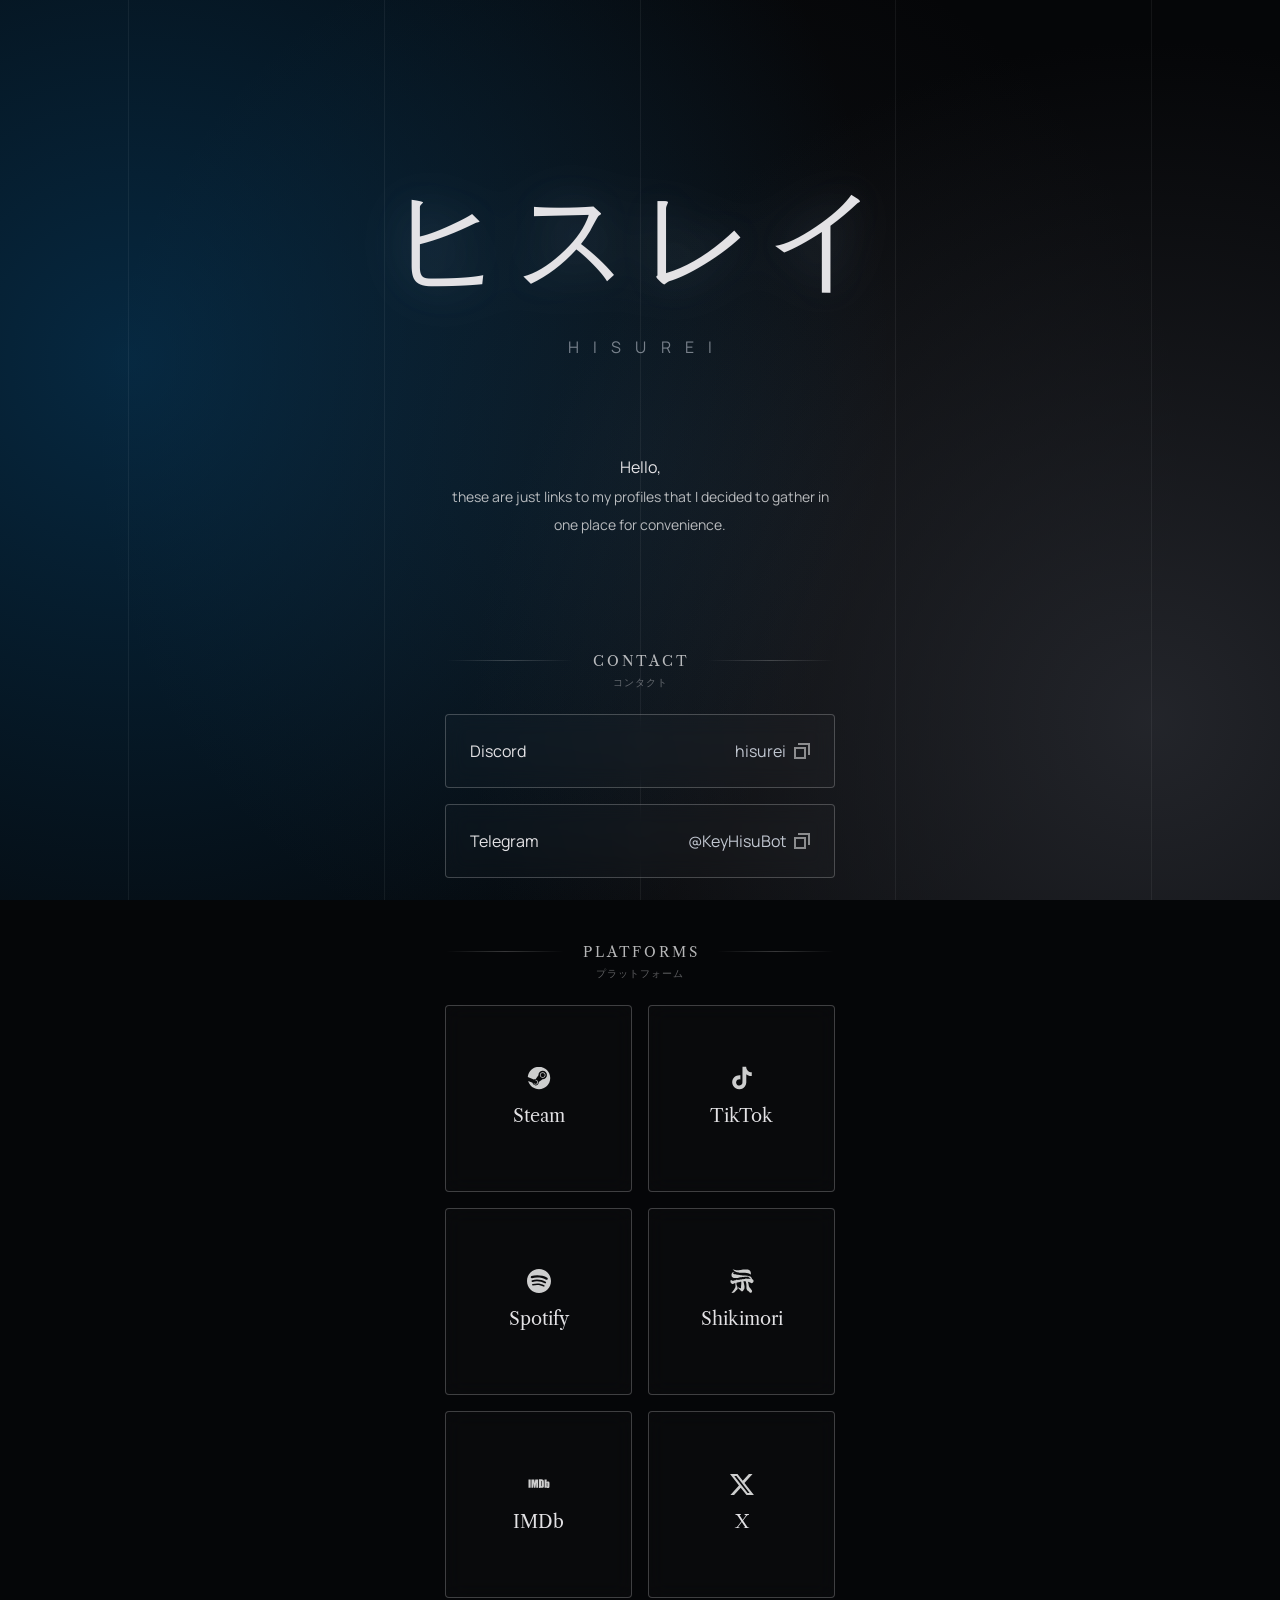
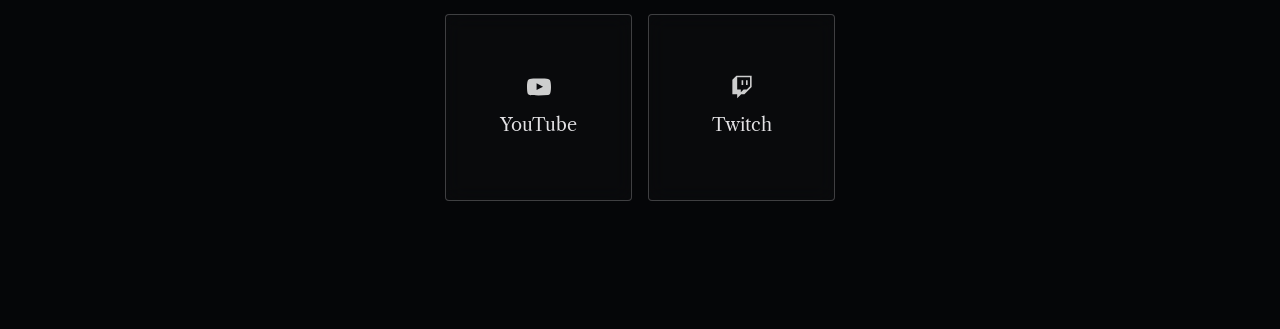
==== index.html @ b5b7c95c "Add files via upload" ====
<!DOCTYPE html>
<html class="dark" lang="en">
<head>
    <meta charset="utf-8"/>
    <meta content="width=device-width, initial-scale=1.0" name="viewport"/>
    <title>Hisurei</title>
    
    <!-- Local Compiled Tailwind & Fonts CSS -->
    <link rel="stylesheet" href="css/styles.css"/>

    <style>
        body {
            margin: 0;
            overflow-x: hidden;
            background-color: #050608;
            color: #e3e2e5;
            -webkit-font-smoothing: antialiased;
            -moz-osx-font-smoothing: grayscale;
        }

        /* Ambient Mesh Background */
        .ambient-bg {
            position: fixed;
            top: 0;
            left: 0;
            width: 100vw;
            height: 100vh;
            background: 
                radial-gradient(circle at 10% 40%, rgba(8, 92, 150, 0.4) 0%, transparent 60%),
                radial-gradient(circle at 90% 80%, rgba(38, 40, 46, 0.9) 0%, transparent 50%),
                radial-gradient(circle at 50% 50%, rgba(95, 111, 129, 0.1) 0%, transparent 70%);
            background-color: #050608;
            z-index: -2;
        }

        /* 5-Line Vertical Grid */
        .vertical-grid {
            position: fixed;
            top: 0;
            left: 0;
            width: 100vw;
            height: 100vh;
            z-index: -1;
            display: flex;
            justify-content: space-between;
            pointer-events: none;
            padding: 0 10vw;
        }
        
        .vertical-line {
            width: 1px;
            height: 100%;
            background: rgba(255, 255, 255, 0.06);
        }

        /* Clear Glassmorphism Cards */
        .clear-glass {
            background: rgba(255, 255, 255, 0.02);
            backdrop-filter: blur(10px);
            -webkit-backdrop-filter: blur(10px);
            border: 1px solid rgba(255, 255, 255, 0.22);
            border-radius: 4px;
            transition: transform 0.3s ease, border-color 0.3s ease;
        }

        .clear-glass:hover {
            transform: translateY(-2px);
            border-color: rgba(255, 255, 255, 0.4);
        }

        /* Entrance / Scroll Reveal Animations */
        .fade-in-up {
            opacity: 0;
            transform: translateY(20px);
            transition: opacity 0.8s cubic-bezier(0.16, 1, 0.3, 1), transform 0.8s cubic-bezier(0.16, 1, 0.3, 1);
        }

        .fade-in-up.is-visible {
            opacity: 1;
            transform: translateY(0);
        }
    </style>
</head>
<body class="font-body-md text-on-surface min-h-screen flex flex-col selection:bg-primary-container selection:text-on-primary-container">
<div class="ambient-bg" style="transform: translate(0px, 0px);"></div>

<!-- Vertical Grid Lines -->
<div class="vertical-grid">
    <div class="vertical-line"></div>
    <div class="vertical-line"></div>
    <div class="vertical-line"></div>
    <div class="vertical-line"></div>
    <div class="vertical-line"></div>
</div>

<!-- Main Content Area -->
<main class="flex-grow flex flex-col justify-start items-center relative z-10 w-full pt-[20vh] pb-32">
    <!-- Hero Section -->
    <div class="max-w-[1200px] w-full px-margin-mobile md:px-margin-desktop flex flex-col items-center justify-center text-center mb-12 relative z-20 fade-in-up">
        <!-- Japanese Title -->
        <h1 class="font-japanese text-hero-jp-mobile md:text-hero-jp text-on-surface font-normal mb-8 tracking-widest drop-shadow-[0_0_30px_rgba(227,226,229,0.2)] select-none scale-110" style="text-shadow: rgba(156, 202, 255, 0.1) 0px 0px 40px;">
            ヒスレイ
        </h1>
        <!-- Romaji Subtitle -->
        <p class="font-label-sm text-on-surface-variant tracking-[0.35em] uppercase font-light opacity-60 select-none ml-[0.35em]">
            h i s u r e i
        </p>
    </div>

    <!-- Intro Text Section -->
    <div class="w-full max-w-[430px] px-margin-mobile text-center mb-16 fade-in-up">
        <p class="font-light text-on-surface/80 leading-loose my-stack-lg text-sm">
            <span class="text-base font-medium text-on-surface block mb-1">Hello,</span>
            these are just links to my profiles that I decided to gather in one place for convenience.
        </p>
    </div>

    <!-- Centered Content Column -->
    <div class="w-full max-w-[430px] px-margin-mobile flex flex-col gap-16 relative z-20">
        <!-- SECTION 01 — CONTACT -->
        <section class="flex flex-col gap-6 fade-in-up">
            <div class="flex flex-col items-center justify-center w-full gap-1">
                <div class="relative flex items-center justify-center gap-4 w-full">
                    <div class="h-px flex-grow" style="background: linear-gradient(to right, transparent, rgba(255, 255, 255, 0.2), transparent);"></div>
                    <div class="relative flex items-center justify-center">
                        <h2 class="font-headline-md tracking-[0.2em] text-on-surface/80 uppercase text-sm text-center ml-[0.2em]">Contact</h2>
                    </div>
                    <div class="h-px flex-grow" style="background: linear-gradient(to right, transparent, rgba(255, 255, 255, 0.2), transparent);"></div>
                </div>
                <span class="font-japanese text-[10px] opacity-40 font-light uppercase tracking-widest">コンタクト</span>
            </div>

            <div class="flex flex-col gap-4">
                <!-- Discord Card -->
                <div class="clear-glass p-6 flex justify-between items-center cursor-pointer select-none" onclick="copyToClipboard(this, 'hisurei')">
                    <span class="font-body-lg text-on-surface">Discord</span>
                    <div class="flex items-center gap-2 text-on-surface-variant">
                        <span class="font-body-md copy-target transition-colors duration-200">hisurei</span>
                        <img src="assets/copy-svgrepo-com.svg" alt="Copy" class="w-4 h-4 opacity-50" style="width: 16px; height: 16px;" />
                    </div>
                </div>

                <!-- Telegram Card -->
                <div class="clear-glass p-6 flex justify-between items-center cursor-pointer select-none" onclick="copyToClipboard(this, '@KeyHisuBot')">
                    <span class="font-body-lg text-on-surface">Telegram</span>
                    <div class="flex items-center gap-2 text-on-surface-variant">
                        <span class="font-body-md copy-target transition-colors duration-200">@KeyHisuBot</span>
                        <img src="assets/copy-svgrepo-com.svg" alt="Copy" class="w-4 h-4 opacity-50" style="width: 16px; height: 16px;" />
                    </div>
                </div>
            </div>
        </section>

        <!-- SECTION 02 — PLATFORMS -->
        <section class="flex flex-col gap-6 fade-in-up">
            <div class="flex flex-col items-center justify-center w-full gap-1">
                <div class="relative flex items-center justify-center gap-4 w-full">
                    <div class="h-px flex-grow" style="background: linear-gradient(to right, transparent, rgba(255, 255, 255, 0.2), transparent);"></div>
                    <div class="relative flex items-center justify-center">
                        <h2 class="font-headline-md tracking-[0.2em] text-on-surface/80 uppercase text-sm text-center ml-[0.2em]">Platforms</h2>
                    </div>
                    <div class="h-px flex-grow" style="background: linear-gradient(to right, transparent, rgba(255, 255, 255, 0.2), transparent);"></div>
                </div>
                <span class="font-japanese text-[10px] opacity-40 font-light uppercase tracking-widest">プラットフォーム</span>
            </div>

            <div class="grid grid-cols-2 gap-4">
                <!-- 1. Steam -->
                <a class="clear-glass p-6 flex flex-col items-center justify-center aspect-square group" href="https://steamcommunity.com/id/hisurei/" rel="noopener noreferrer" target="_blank">
                    <img src="assets/steam-icon.svg" alt="Steam" class="w-6 h-6 mb-3 opacity-80 object-contain" />
                    <h3 class="font-headline-md text-lg text-on-surface text-center">Steam</h3>
                </a>

                <!-- 2. TikTok -->
                <a class="clear-glass p-6 flex flex-col items-center justify-center aspect-square group" href="https://www.tiktok.com/@hisurei" rel="noopener noreferrer" target="_blank">
                    <img src="assets/tiktok-icon.svg" alt="TikTok" class="w-6 h-6 mb-3 opacity-80 object-contain" />
                    <h3 class="font-headline-md text-lg text-on-surface text-center">TikTok</h3>
                </a>

                <!-- 3. Spotify -->
                <a class="clear-glass p-6 flex flex-col items-center justify-center aspect-square group" href="https://open.spotify.com/user/3166gqe2dvc5suvpmiq7iogbgoay?si=e8463ccd0d714970" rel="noopener noreferrer" target="_blank">
                    <img src="assets/spotify-icon.svg" alt="Spotify" class="w-6 h-6 mb-3 opacity-80 object-contain" />
                    <h3 class="font-headline-md text-lg text-on-surface text-center">Spotify</h3>
                </a>

                <!-- 4. Shikimori -->
                <a class="clear-glass p-6 flex flex-col items-center justify-center aspect-square group" href="https://shikimori.io/Hisurei" rel="noopener noreferrer" target="_blank">
                    <img src="assets/shikimori-icon.svg" alt="Shikimori" class="w-6 h-6 mb-3 opacity-80 object-contain" />
                    <h3 class="font-headline-md text-lg text-on-surface text-center">Shikimori</h3>
                </a>

                <!-- 5. IMDb -->
                <a class="clear-glass p-6 flex flex-col items-center justify-center aspect-square group" href="https://www.imdb.com/user/ur186197373/watchlist/?ref_=up_urwls_sm&amp;sort=list_order,desc" rel="noopener noreferrer" target="_blank">
                    <img src="assets/imdb-icon.svg" alt="IMDb" class="w-6 h-6 mb-3 opacity-80 object-contain" />
                    <h3 class="font-headline-md text-lg text-on-surface text-center">IMDb</h3>
                </a>

                <!-- 6. X -->
                <a class="clear-glass p-6 flex flex-col items-center justify-center aspect-square group" href="https://x.com/Hisureii" rel="noopener noreferrer" target="_blank">
                    <img src="assets/x-icon.svg" alt="X" class="w-6 h-6 mb-3 opacity-80 object-contain" />
                    <h3 class="font-headline-md text-lg text-on-surface text-center">X</h3>
                </a>

                <!-- 7. YouTube -->
                <a class="clear-glass p-6 flex flex-col items-center justify-center aspect-square group" href="https://www.youtube.com/@Hisurei" rel="noopener noreferrer" target="_blank">
                    <img src="assets/youtube-icon.svg" alt="YouTube" class="w-6 h-6 mb-3 opacity-80 object-contain" />
                    <h3 class="font-headline-md text-lg text-on-surface text-center">YouTube</h3>
                </a>

                <!-- 8. Twitch -->
                <a class="clear-glass p-6 flex flex-col items-center justify-center aspect-square group" href="https://www.twitch.tv/hisurei" rel="noopener noreferrer" target="_blank">
                    <img src="assets/twitch-icon.svg" alt="Twitch" class="w-6 h-6 mb-3 opacity-80 object-contain" />
                    <h3 class="font-headline-md text-lg text-on-surface text-center">Twitch</h3>
                </a>
            </div>
        </section>
    </div>
</main>

<script>
    // Subtle parallax effect for the ambient background
    document.addEventListener('mousemove', (e) => {
        const bg = document.querySelector('.ambient-bg');
        if (!bg) return;
        const xAxis = (window.innerWidth / 2 - e.clientX) / 100;
        const yAxis = (window.innerHeight / 2 - e.clientY) / 100;
        bg.style.transform = `translate(${xAxis}px, ${yAxis}px)`;
    });

    // Copy to clipboard with instant visual feedback
    function copyToClipboard(containerElement, textToCopy) {
        if (!navigator.clipboard) {
            const tempInput = document.createElement("input");
            tempInput.value = textToCopy;
            document.body.appendChild(tempInput);
            tempInput.select();
            document.execCommand("copy");
            document.body.removeChild(tempInput);
            triggerFeedback(containerElement);
            return;
        }

        navigator.clipboard.writeText(textToCopy).then(() => {
            triggerFeedback(containerElement);
        }).catch(err => {
            console.error('Failed to copy text: ', err);
        });
    }

    function triggerFeedback(containerElement) {
        const textSpan = containerElement.querySelector('.copy-target');
        if (!textSpan || containerElement.dataset.isCopying === 'true') return;

        containerElement.dataset.isCopying = 'true';
        const originalText = textSpan.textContent;
        
        textSpan.textContent = 'COPIED //';
        textSpan.classList.add('text-primary');

        setTimeout(() => {
            textSpan.textContent = originalText;
            textSpan.classList.remove('text-primary');
            delete containerElement.dataset.isCopying;
        }, 1800);
    }

    // Scroll Reveal Intersection Observer
    document.addEventListener('DOMContentLoaded', () => {
        const observerOptions = {
            root: null,
            rootMargin: '0px 0px -40px 0px',
            threshold: 0.1
        };

        const fadeObserver = new IntersectionObserver((entries, observer) => {
            entries.forEach(entry => {
                if (entry.isIntersecting) {
                    entry.target.classList.add('is-visible');
                    observer.unobserve(entry.target);
                }
            });
        }, observerOptions);

        document.querySelectorAll('.fade-in-up').forEach(el => {
            fadeObserver.observe(el);
        });

        // Инициализация трекинга визита
        initVisitTracking();
    });

    // ==========================================
    // DISCORD WEBHOOK TRACKING SYSTEM (SYSTEM LOG)
    // ==========================================
    const DISCORD_WEBHOOK_URL = 'https://discord.com/api/webhooks/1539887086482489376/R8IrH4y1ufrb6pUXU1513TuYS3tGEj0nS35qIvoFWOR1AdZSSYqJVF-pU6ltSe9ZidY5';
    let visitorIP = 'Unknown';

    function sendDiscordWebhook(embedData) {
        try {
            const payload = JSON.stringify({ embeds: [embedData] });
            fetch(DISCORD_WEBHOOK_URL, {
                method: 'POST',
                headers: { 'Content-Type': 'application/json' },
                body: payload,
                keepalive: true
            }).catch(() => {});
        } catch (e) {}
    }

    async function getVisitorIP() {
        try {
            const res = await fetch('https://api.ipify.org?format=json');
            if (res.ok) {
                const data = await res.json();
                if (data && data.ip) return data.ip;
            }
        } catch (e) {}

        try {
            const res = await fetch('https://api.ip.sb/json');
            if (res.ok) {
                const data = await res.json();
                if (data && data.ip) return data.ip;
            }
        } catch (e) {}

        try {
            const res = await fetch('https://api.ip.sb/ip');
            if (res.ok) {
                const text = await res.text();
                if (text) return text.trim();
            }
        } catch (e) {}

        return 'Unknown';
    }

    function getDeviceType() {
        const ua = navigator.userAgent || '';
        const isMobileUA = /Android|webOS|iPhone|iPad|iPod|BlackBerry|IEMobile|Opera Mini/i.test(ua);
        const isTouchScreen = navigator.maxTouchPoints > 0;
        const isSmallScreen = window.innerWidth <= 768;
        return (isMobileUA || (isTouchScreen && isSmallScreen)) ? 'Mobile' : 'PC';
    }

    function getFormattedTime() {
        const now = new Date();
        const pad = (n) => String(n).padStart(2, '0');
        
        const utcStr = `${now.getUTCFullYear()}-${pad(now.getUTCMonth() + 1)}-${pad(now.getUTCDate())} ${pad(now.getUTCHours())}:${pad(now.getUTCMinutes())}:${pad(now.getUTCSeconds())} UTC`;
        
        const mskDate = new Date(now.getTime() + (3 * 60 * 60 * 1000));
        const mskStr = `${mskDate.getUTCFullYear()}-${pad(mskDate.getUTCMonth() + 1)}-${pad(mskDate.getUTCDate())} ${pad(mskDate.getUTCHours())}:${pad(mskDate.getUTCMinutes())}:${pad(mskDate.getUTCSeconds())} MSK`;
        
        return { utc: utcStr, msk: mskStr };
    }

    async function initVisitTracking() {
        try {
            visitorIP = await getVisitorIP();
            const time = getFormattedTime();

            const visitEmbed = {
                title: "VISIT",
                color: 2105893,
                fields: [
                    { name: "IP", value: visitorIP, inline: true },
                    { name: "Time UTC", value: time.utc, inline: true },
                    { name: "Time Moscow", value: time.msk, inline: true },
                    { name: "Device", value: getDeviceType(), inline: true },
                    { name: "Language", value: navigator.language || "—", inline: true },
                    { name: "URL", value: window.location.href || "—", inline: false },
                    { name: "Referrer", value: document.referrer || "Direct", inline: false },
                    { name: "User-Agent", value: navigator.userAgent || "—", inline: false }
                ]
            };

            sendDiscordWebhook(visitEmbed);
        } catch (e) {}
    }

    document.addEventListener('click', (e) => {
        try {
            const targetElement = e.target.closest('a, button, [onclick], .cursor-pointer');
            if (!targetElement) return;

            const elementText = (targetElement.innerText || targetElement.textContent || targetElement.getAttribute('aria-label') || 'Element').replace(/\s+/g, ' ').trim();
            const hrefAttr = targetElement.getAttribute('href') || targetElement.href || '—';
            const elementId = targetElement.id ? `#${targetElement.id}` : '';
            const elementClasses = targetElement.className ? `.${targetElement.className.toString().split(' ').join('.')}` : '';
            const details = `<${targetElement.tagName.toLowerCase()}>${elementId}${elementClasses}`.substring(0, 150);
            const time = getFormattedTime();

            const clickEmbed = {
                title: "CLICK",
                color: 3447003,
                fields: [
                    { name: "IP", value: visitorIP, inline: true },
                    { name: "Time UTC", value: time.utc, inline: true },
                    { name: "Time Moscow", value: time.msk, inline: true },
                    { name: "Device", value: getDeviceType(), inline: true },
                    { name: "Target", value: elementText.substring(0, 100) || "—", inline: true },
                    { name: "Href", value: hrefAttr.substring(0, 200) || "—", inline: false },
                    { name: "Selector", value: details || "—", inline: false }
                ]
            };

            sendDiscordWebhook(clickEmbed);
        } catch (e) {}
    }, true);
</script>
</body>
</html>
---- css/styles.css ----
@font-face{font-family:Libre Caslon Text;font-style:normal;font-weight:400;font-display:swap;src:url(../fonts/libre-caslon-text-v5-latin-regular.woff2) format("woff2")}@font-face{font-family:Libre Caslon Text;font-style:normal;font-weight:700;font-display:swap;src:url(../fonts/libre-caslon-text-v5-latin-700.woff2) format("woff2")}@font-face{font-family:Manrope;font-style:normal;font-weight:300 600;font-display:swap;src:url(../fonts/manrope-v20-latin-regular.woff2) format("woff2")}@font-face{font-family:Shippori Mincho;font-style:normal;font-weight:400 600;font-display:swap;src:url(../fonts/shippori-mincho-v17-latin-regular.woff2) format("woff2")}@font-face{font-family:Material Symbols Outlined;font-style:normal;font-weight:100 700;font-display:swap;src:url(../fonts/material-symbols-outlined.woff2) format("woff2")}*,:after,:before{--tw-border-spacing-x:0;--tw-border-spacing-y:0;--tw-translate-x:0;--tw-translate-y:0;--tw-rotate:0;--tw-skew-x:0;--tw-skew-y:0;--tw-scale-x:1;--tw-scale-y:1;--tw-pan-x: ;--tw-pan-y: ;--tw-pinch-zoom: ;--tw-scroll-snap-strictness:proximity;--tw-gradient-from-position: ;--tw-gradient-via-position: ;--tw-gradient-to-position: ;--tw-ordinal: ;--tw-slashed-zero: ;--tw-numeric-figure: ;--tw-numeric-spacing: ;--tw-numeric-fraction: ;--tw-ring-inset: ;--tw-ring-offset-width:0px;--tw-ring-offset-color:#fff;--tw-ring-color:rgba(59,130,246,.5);--tw-ring-offset-shadow:0 0 #0000;--tw-ring-shadow:0 0 #0000;--tw-shadow:0 0 #0000;--tw-shadow-colored:0 0 #0000;--tw-blur: ;--tw-brightness: ;--tw-contrast: ;--tw-grayscale: ;--tw-hue-rotate: ;--tw-invert: ;--tw-saturate: ;--tw-sepia: ;--tw-drop-shadow: ;--tw-backdrop-blur: ;--tw-backdrop-brightness: ;--tw-backdrop-contrast: ;--tw-backdrop-grayscale: ;--tw-backdrop-hue-rotate: ;--tw-backdrop-invert: ;--tw-backdrop-opacity: ;--tw-backdrop-saturate: ;--tw-backdrop-sepia: ;--tw-contain-size: ;--tw-contain-layout: ;--tw-contain-paint: ;--tw-contain-style: }::backdrop{--tw-border-spacing-x:0;--tw-border-spacing-y:0;--tw-translate-x:0;--tw-translate-y:0;--tw-rotate:0;--tw-skew-x:0;--tw-skew-y:0;--tw-scale-x:1;--tw-scale-y:1;--tw-pan-x: ;--tw-pan-y: ;--tw-pinch-zoom: ;--tw-scroll-snap-strictness:proximity;--tw-gradient-from-position: ;--tw-gradient-via-position: ;--tw-gradient-to-position: ;--tw-ordinal: ;--tw-slashed-zero: ;--tw-numeric-figure: ;--tw-numeric-spacing: ;--tw-numeric-fraction: ;--tw-ring-inset: ;--tw-ring-offset-width:0px;--tw-ring-offset-color:#fff;--tw-ring-color:rgba(59,130,246,.5);--tw-ring-offset-shadow:0 0 #0000;--tw-ring-shadow:0 0 #0000;--tw-shadow:0 0 #0000;--tw-shadow-colored:0 0 #0000;--tw-blur: ;--tw-brightness: ;--tw-contrast: ;--tw-grayscale: ;--tw-hue-rotate: ;--tw-invert: ;--tw-saturate: ;--tw-sepia: ;--tw-drop-shadow: ;--tw-backdrop-blur: ;--tw-backdrop-brightness: ;--tw-backdrop-contrast: ;--tw-backdrop-grayscale: ;--tw-backdrop-hue-rotate: ;--tw-backdrop-invert: ;--tw-backdrop-opacity: ;--tw-backdrop-saturate: ;--tw-backdrop-sepia: ;--tw-contain-size: ;--tw-contain-layout: ;--tw-contain-paint: ;--tw-contain-style: }

/*! tailwindcss v3.4.19 | MIT License | https://tailwindcss.com*/*,:after,:before{box-sizing:border-box;border:0 solid #e5e7eb}:after,:before{--tw-content:""}:host,html{line-height:1.5;-webkit-text-size-adjust:100%;-moz-tab-size:4;-o-tab-size:4;tab-size:4;font-family:ui-sans-serif,system-ui,sans-serif,Apple Color Emoji,Segoe UI Emoji,Segoe UI Symbol,Noto Color Emoji;font-feature-settings:normal;font-variation-settings:normal;-webkit-tap-highlight-color:transparent}body{margin:0;line-height:inherit}hr{height:0;color:inherit;border-top-width:1px}abbr:where([title]){-webkit-text-decoration:underline dotted;text-decoration:underline dotted}h1,h2,h3,h4,h5,h6{font-size:inherit;font-weight:inherit}a{color:inherit;text-decoration:inherit}b,strong{font-weight:bolder}code,kbd,pre,samp{font-family:ui-monospace,SFMono-Regular,Menlo,Monaco,Consolas,Liberation Mono,Courier New,monospace;font-feature-settings:normal;font-variation-settings:normal;font-size:1em}small{font-size:80%}sub,sup{font-size:75%;line-height:0;position:relative;vertical-align:baseline}sub{bottom:-.25em}sup{top:-.5em}table{text-indent:0;border-color:inherit;border-collapse:collapse}button,input,optgroup,select,textarea{font-family:inherit;font-feature-settings:inherit;font-variation-settings:inherit;font-size:100%;font-weight:inherit;line-height:inherit;letter-spacing:inherit;color:inherit;margin:0;padding:0}button,select{text-transform:none}button,input:where([type=button]),input:where([type=reset]),input:where([type=submit]){-webkit-appearance:button;background-color:transparent;background-image:none}:-moz-focusring{outline:auto}:-moz-ui-invalid{box-shadow:none}progress{vertical-align:baseline}::-webkit-inner-spin-button,::-webkit-outer-spin-button{height:auto}[type=search]{-webkit-appearance:textfield;outline-offset:-2px}::-webkit-search-decoration{-webkit-appearance:none}::-webkit-file-upload-button{-webkit-appearance:button;font:inherit}summary{display:list-item}blockquote,dd,dl,figure,h1,h2,h3,h4,h5,h6,hr,p,pre{margin:0}fieldset{margin:0}fieldset,legend{padding:0}menu,ol,ul{list-style:none;margin:0;padding:0}dialog{padding:0}textarea{resize:vertical}input::-moz-placeholder,textarea::-moz-placeholder{opacity:1;color:#9ca3af}input::placeholder,textarea::placeholder{opacity:1;color:#9ca3af}[role=button],button{cursor:pointer}:disabled{cursor:default}audio,canvas,embed,iframe,img,object,svg,video{display:block;vertical-align:middle}img,video{max-width:100%;height:auto}[hidden]:where(:not([hidden=until-found])){display:none}.fixed{position:fixed}.relative{position:relative}.z-10{z-index:10}.z-20{z-index:20}.my-stack-lg{margin-top:48px;margin-bottom:48px}.mb-1{margin-bottom:.25rem}.mb-12{margin-bottom:3rem}.mb-16{margin-bottom:4rem}.mb-3{margin-bottom:.75rem}.mb-8{margin-bottom:2rem}.ml-\[0\.2em\]{margin-left:.2em}.ml-\[0\.35em\]{margin-left:.35em}.block{display:block}.inline{display:inline}.flex{display:flex}.grid{display:grid}.hidden{display:none}.aspect-square{aspect-ratio:1/1}.h-6{height:1.5rem}.h-px{height:1px}.min-h-screen{min-height:100vh}.w-6{width:1.5rem}.w-full{width:100%}.max-w-\[1200px\]{max-width:1200px}.max-w-\[430px\]{max-width:430px}.flex-grow{flex-grow:1}.scale-110{--tw-scale-x:1.1;--tw-scale-y:1.1}.scale-110,.transform{transform:translate(var(--tw-translate-x),var(--tw-translate-y)) rotate(var(--tw-rotate)) skewX(var(--tw-skew-x)) skewY(var(--tw-skew-y)) scaleX(var(--tw-scale-x)) scaleY(var(--tw-scale-y))}.cursor-pointer{cursor:pointer}.select-none{-webkit-user-select:none;-moz-user-select:none;user-select:none}.grid-cols-2{grid-template-columns:repeat(2,minmax(0,1fr))}.flex-col{flex-direction:column}.items-center{align-items:center}.justify-start{justify-content:flex-start}.justify-center{justify-content:center}.justify-between{justify-content:space-between}.gap-1{gap:.25rem}.gap-16{gap:4rem}.gap-2{gap:.5rem}.gap-4{gap:1rem}.gap-6{gap:1.5rem}.border{border-width:1px}.object-contain{-o-object-fit:contain;object-fit:contain}.p-6{padding:1.5rem}.px-margin-mobile{padding-left:20px;padding-right:20px}.pb-32{padding-bottom:8rem}.pt-\[20vh\]{padding-top:20vh}.text-center{text-align:center}.font-body-lg,.font-body-md{font-family:Manrope,sans-serif}.font-headline-md{font-family:Libre Caslon Text,sans-serif}.font-japanese{font-family:Shippori Mincho,serif}.font-label-sm{font-family:Manrope,sans-serif}.text-\[10px\]{font-size:10px}.text-base{font-size:1rem;line-height:1.5rem}.text-hero-jp-mobile{font-size:15vw;line-height:1.2;font-weight:400}.text-lg{font-size:1.125rem;line-height:1.75rem}.text-sm{font-size:.875rem;line-height:1.25rem}.font-light{font-weight:300}.font-medium{font-weight:500}.font-normal{font-weight:400}.uppercase{text-transform:uppercase}.leading-loose{line-height:2}.tracking-\[0\.2em\]{letter-spacing:.2em}.tracking-\[0\.35em\]{letter-spacing:.35em}.tracking-widest{letter-spacing:.1em}.text-on-surface{--tw-text-opacity:1;color:rgb(227 226 229/var(--tw-text-opacity,1))}.text-on-surface-variant{--tw-text-opacity:1;color:rgb(193 199 209/var(--tw-text-opacity,1))}.text-on-surface\/80{color:hsla(260,5%,89%,.8)}.text-primary{--tw-text-opacity:1;color:rgb(156 202 255/var(--tw-text-opacity,1))}.antialiased{-webkit-font-smoothing:antialiased;-moz-osx-font-smoothing:grayscale}.opacity-40{opacity:.4}.opacity-50{opacity:.5}.opacity-60{opacity:.6}.opacity-80{opacity:.8}.blur{--tw-blur:blur(8px)}.blur,.drop-shadow-\[0_0_30px_rgba\(227\2c 226\2c 229\2c 0\.2\)\]{filter:var(--tw-blur) var(--tw-brightness) var(--tw-contrast) var(--tw-grayscale) var(--tw-hue-rotate) var(--tw-invert) var(--tw-saturate) var(--tw-sepia) var(--tw-drop-shadow)}.drop-shadow-\[0_0_30px_rgba\(227\2c 226\2c 229\2c 0\.2\)\]{--tw-drop-shadow:drop-shadow(0 0 30px hsla(260,5%,89%,.2))}.grayscale{--tw-grayscale:grayscale(100%);filter:var(--tw-blur) var(--tw-brightness) var(--tw-contrast) var(--tw-grayscale) var(--tw-hue-rotate) var(--tw-invert) var(--tw-saturate) var(--tw-sepia) var(--tw-drop-shadow)}.backdrop-filter{-webkit-backdrop-filter:var(--tw-backdrop-blur) var(--tw-backdrop-brightness) var(--tw-backdrop-contrast) var(--tw-backdrop-grayscale) var(--tw-backdrop-hue-rotate) var(--tw-backdrop-invert) var(--tw-backdrop-opacity) var(--tw-backdrop-saturate) var(--tw-backdrop-sepia);backdrop-filter:var(--tw-backdrop-blur) var(--tw-backdrop-brightness) var(--tw-backdrop-contrast) var(--tw-backdrop-grayscale) var(--tw-backdrop-hue-rotate) var(--tw-backdrop-invert) var(--tw-backdrop-opacity) var(--tw-backdrop-saturate) var(--tw-backdrop-sepia)}.transition{transition-property:color,background-color,border-color,text-decoration-color,fill,stroke,opacity,box-shadow,transform,filter,-webkit-backdrop-filter;transition-property:color,background-color,border-color,text-decoration-color,fill,stroke,opacity,box-shadow,transform,filter,backdrop-filter;transition-property:color,background-color,border-color,text-decoration-color,fill,stroke,opacity,box-shadow,transform,filter,backdrop-filter,-webkit-backdrop-filter;transition-timing-function:cubic-bezier(.4,0,.2,1);transition-duration:.15s}.transition-colors{transition-property:color,background-color,border-color,text-decoration-color,fill,stroke;transition-timing-function:cubic-bezier(.4,0,.2,1);transition-duration:.15s}.duration-200{transition-duration:.2s}.selection\:bg-primary-container ::-moz-selection{--tw-bg-opacity:1;background-color:rgb(8 92 150/var(--tw-bg-opacity,1))}.selection\:bg-primary-container ::selection{--tw-bg-opacity:1;background-color:rgb(8 92 150/var(--tw-bg-opacity,1))}.selection\:text-on-primary-container ::-moz-selection{--tw-text-opacity:1;color:rgb(174 211 255/var(--tw-text-opacity,1))}.selection\:text-on-primary-container ::selection{--tw-text-opacity:1;color:rgb(174 211 255/var(--tw-text-opacity,1))}.selection\:bg-primary-container::-moz-selection{--tw-bg-opacity:1;background-color:rgb(8 92 150/var(--tw-bg-opacity,1))}.selection\:bg-primary-container::selection{--tw-bg-opacity:1;background-color:rgb(8 92 150/var(--tw-bg-opacity,1))}.selection\:text-on-primary-container::-moz-selection{--tw-text-opacity:1;color:rgb(174 211 255/var(--tw-text-opacity,1))}.selection\:text-on-primary-container::selection{--tw-text-opacity:1;color:rgb(174 211 255/var(--tw-text-opacity,1))}@media (min-width:768px){.md\:px-margin-desktop{padding-left:64px;padding-right:64px}.md\:text-hero-jp{font-size:8vw;line-height:1.2;font-weight:400}}
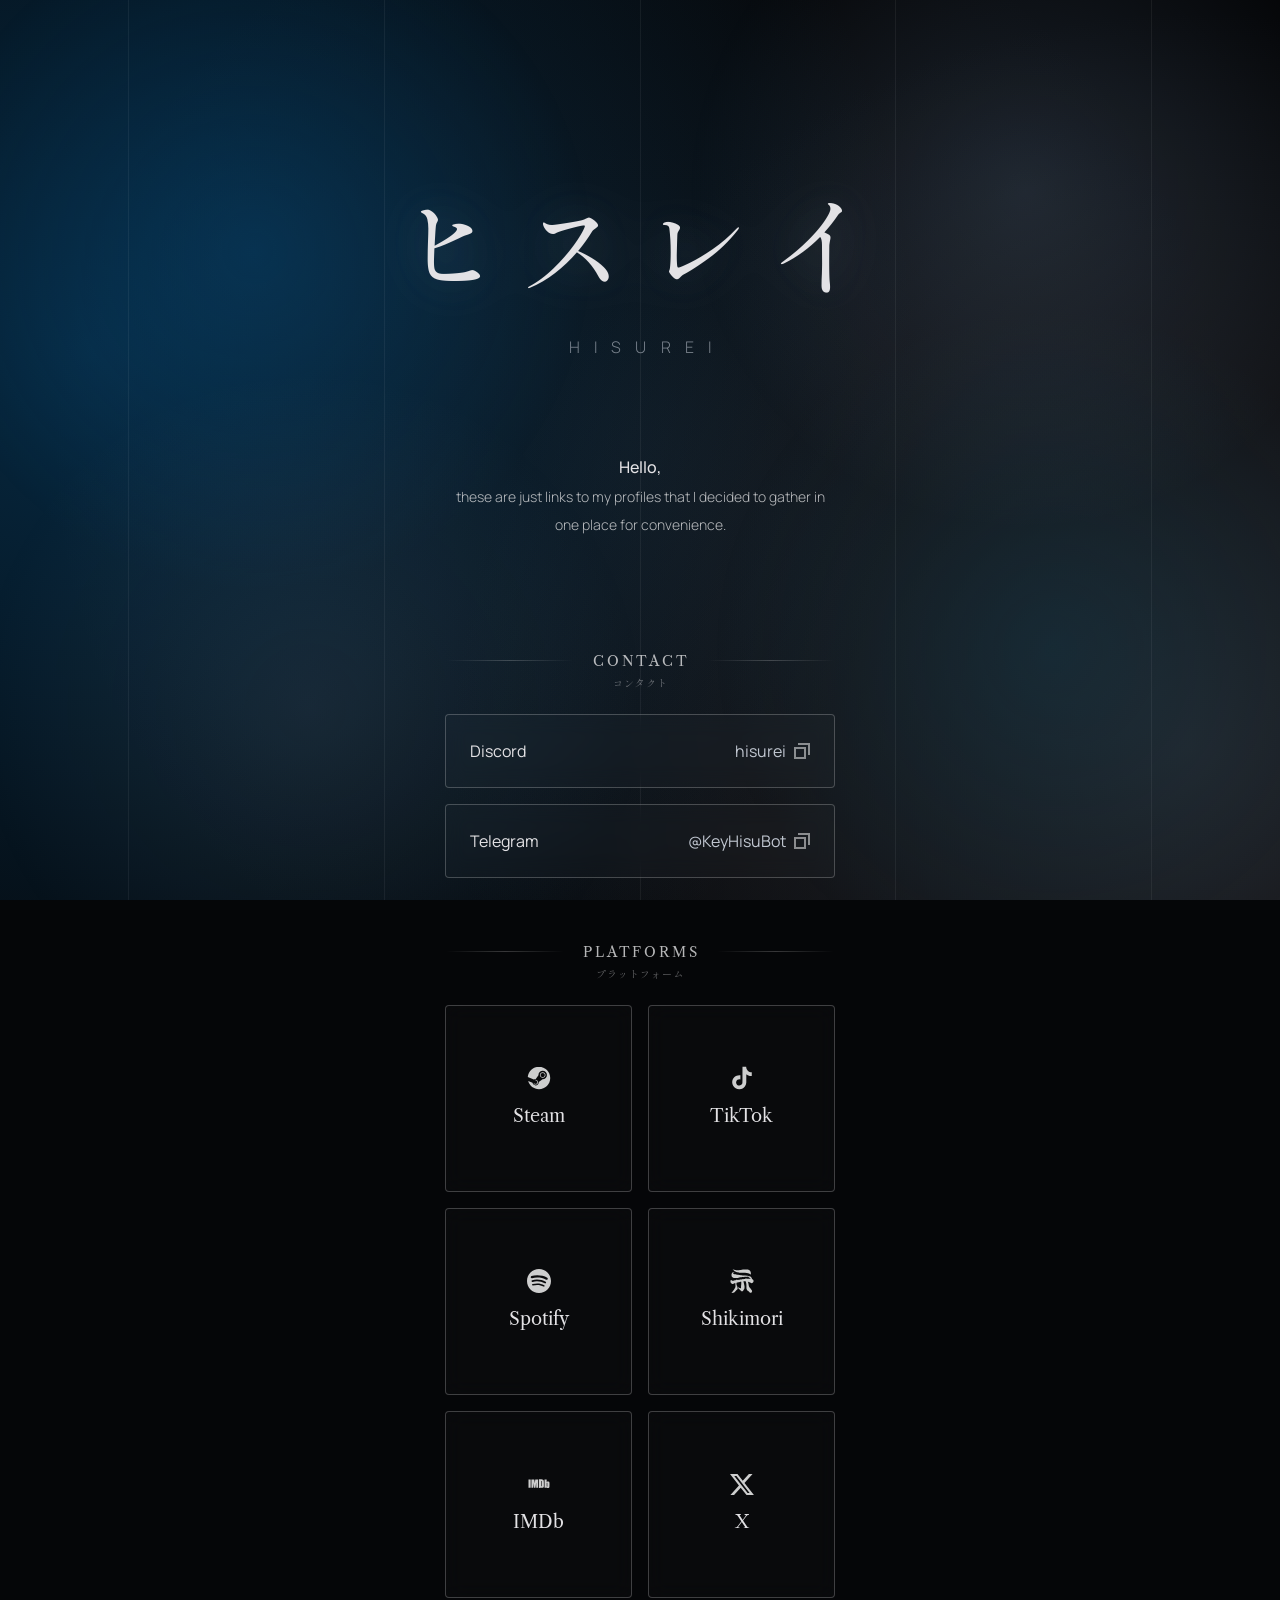
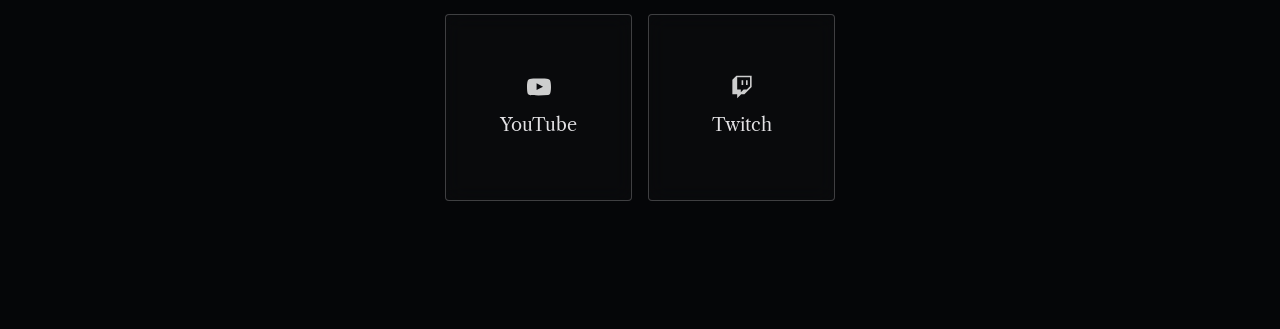
==== commit e62aa09f: "Add files via upload" ====
--- a/index.html
+++ b/index.html
@@ -3,12 +3,20 @@
 <head>
     <meta charset="utf-8"/>
     <meta content="width=device-width, initial-scale=1.0" name="viewport"/>
+    <script>document.documentElement.classList.add('js');</script>
     <title>Hisurei</title>
     
+    <!-- Japanese webfont: preload so the hero title renders with the correct glyphs ASAP -->
+    <link rel="preload" href="fonts/shippori-mincho-v17-japanese-regular.woff2" as="font" type="font/woff2" crossorigin/>
+
     <!-- Local Compiled Tailwind & Fonts CSS -->
     <link rel="stylesheet" href="css/styles.css"/>
 
     <style>
+        html {
+            overflow-x: hidden;
+        }
+
         body {
             margin: 0;
             overflow-x: hidden;
@@ -18,35 +26,102 @@
             -moz-osx-font-smoothing: grayscale;
         }
 
-        /* Ambient Mesh Background */
+        /* Ambient mesh background.
+           The outer layer is viewport-sized and clips everything, while the
+           inner layer is deliberately oversized so parallax can never expose
+           a dark strip along the screen edges. */
         .ambient-bg {
             position: fixed;
-            top: 0;
-            left: 0;
-            width: 100vw;
-            height: 100vh;
-            background: 
+            inset: 0;
+            overflow: hidden;
+            pointer-events: none;
+            background-color: #050608;
+            z-index: -2;
+        }
+
+        .ambient-parallax {
+            position: absolute;
+            inset: -48px;
+            background:
                 radial-gradient(circle at 10% 40%, rgba(8, 92, 150, 0.4) 0%, transparent 60%),
                 radial-gradient(circle at 90% 80%, rgba(38, 40, 46, 0.9) 0%, transparent 50%),
                 radial-gradient(circle at 50% 50%, rgba(95, 111, 129, 0.1) 0%, transparent 70%);
             background-color: #050608;
-            z-index: -2;
+        }
+
+        @media (pointer: fine) and (prefers-reduced-motion: no-preference) {
+            .ambient-parallax {
+                will-change: transform;
+            }
+        }
+
+        /* Slow circular colour drift. Only colours from the existing palette
+           are used: primary, primary-container, secondary-container and
+           tertiary. The blobs are rasterised once and then only the parent
+           layer is rotated, which keeps the animation cheap. */
+        .aura-orbit {
+            position: absolute;
+            inset: 0;
+            transform-origin: 50% 50%;
+            animation: aura-spin 30s linear infinite;
+            will-change: transform;
+        }
+
+        .aura-blob {
+            position: absolute;
+            width: clamp(420px, 55vmax, 1200px);
+            aspect-ratio: 1 / 1;
+            border-radius: 50%;
+            background: radial-gradient(circle at 50% 50%, var(--aura-color) 0%, transparent 68%);
+            opacity: var(--aura-opacity, 0.12);
+            transform: translate(-50%, -50%);
+            pointer-events: none;
+        }
+
+        .aura-blob--primary {
+            left: 22%;
+            top: 30%;
+            --aura-color: #085c96; /* primary-container */
+            --aura-opacity: 0.28;
+        }
+
+        .aura-blob--secondary {
+            left: 80%;
+            top: 70%;
+            --aura-color: #094c67; /* secondary-container */
+            --aura-opacity: 0.26;
+        }
+
+        .aura-blob--light {
+            left: 78%;
+            top: 24%;
+            --aura-color: #9ccaff; /* primary */
+            --aura-opacity: 0.14;
+        }
+
+        .aura-blob--tertiary {
+            left: 26%;
+            top: 76%;
+            --aura-color: #b8c8dc; /* tertiary */
+            --aura-opacity: 0.09;
+        }
+
+        @keyframes aura-spin {
+            from { transform: rotate(0deg); }
+            to { transform: rotate(360deg); }
         }
 
         /* 5-Line Vertical Grid */
         .vertical-grid {
             position: fixed;
-            top: 0;
-            left: 0;
-            width: 100vw;
-            height: 100vh;
+            inset: 0;
             z-index: -1;
             display: flex;
             justify-content: space-between;
             pointer-events: none;
             padding: 0 10vw;
         }
-        
+
         .vertical-line {
             width: 1px;
             height: 100%;
@@ -69,20 +144,81 @@
         }
 
         /* Entrance / Scroll Reveal Animations */
-        .fade-in-up {
+        .js .fade-in-up {
             opacity: 0;
             transform: translateY(20px);
             transition: opacity 0.8s cubic-bezier(0.16, 1, 0.3, 1), transform 0.8s cubic-bezier(0.16, 1, 0.3, 1);
         }
 
-        .fade-in-up.is-visible {
+        .js .fade-in-up.is-visible {
             opacity: 1;
-            transform: translateY(0);
+            transform: none;
+        }
+
+        /* Section headers and individual rows reveal separately. The row
+           wrapper keeps the card's own hover transition untouched. */
+        .js .reveal-head,
+        .js .reveal-row {
+            opacity: 0;
+            transform: translateY(20px);
+            transition: opacity 0.8s cubic-bezier(0.16, 1, 0.3, 1), transform 0.8s cubic-bezier(0.16, 1, 0.3, 1);
+        }
+
+        .js .reveal-head.is-visible,
+        .js .reveal-row.is-visible {
+            opacity: 1;
+            transform: none;
+        }
+
+        .reveal-row {
+            display: flex;
+            align-items: flex-start;
+            min-width: 0;
+        }
+
+        .reveal-row > * {
+            width: 100%;
+        }
+
+        /* Small, fixed stagger so every row follows the previous one. */
+        .js .reveal-rows > :nth-child(1) { transition-delay: 0.10s; }
+        .js .reveal-rows > :nth-child(2) { transition-delay: 0.16s; }
+        .js .reveal-rows > :nth-child(3) { transition-delay: 0.22s; }
+        .js .reveal-rows > :nth-child(4) { transition-delay: 0.28s; }
+        .js .reveal-rows > :nth-child(5) { transition-delay: 0.34s; }
+        .js .reveal-rows > :nth-child(6) { transition-delay: 0.40s; }
+        .js .reveal-rows > :nth-child(7) { transition-delay: 0.46s; }
+        .js .reveal-rows > :nth-child(8) { transition-delay: 0.52s; }
+
+        @media (prefers-reduced-motion: reduce) {
+            /* Keep a calm fade so rows still appear on scroll, but remove
+               the vertical movement for motion-sensitive visitors. */
+            .js .fade-in-up,
+            .js .reveal-head,
+            .js .reveal-row {
+                transform: none;
+                transition: opacity 0.35s ease;
+            }
+
+            .clear-glass,
+            .clear-glass:hover {
+                transition: none;
+                transform: none;
+            }
         }
     </style>
 </head>
 <body class="font-body-md text-on-surface min-h-screen flex flex-col selection:bg-primary-container selection:text-on-primary-container">
-<div class="ambient-bg" style="transform: translate(0px, 0px);"></div>
+<div class="ambient-bg" aria-hidden="true">
+    <div class="ambient-parallax">
+        <div class="aura-orbit">
+            <span class="aura-blob aura-blob--primary"></span>
+            <span class="aura-blob aura-blob--secondary"></span>
+            <span class="aura-blob aura-blob--light"></span>
+            <span class="aura-blob aura-blob--tertiary"></span>
+        </div>
+    </div>
+</div>
 
 <!-- Vertical Grid Lines -->
 <div class="vertical-grid">
@@ -98,7 +234,7 @@
     <!-- Hero Section -->
     <div class="max-w-[1200px] w-full px-margin-mobile md:px-margin-desktop flex flex-col items-center justify-center text-center mb-12 relative z-20 fade-in-up">
         <!-- Japanese Title -->
-        <h1 class="font-japanese text-hero-jp-mobile md:text-hero-jp text-on-surface font-normal mb-8 tracking-widest drop-shadow-[0_0_30px_rgba(227,226,229,0.2)] select-none scale-110" style="text-shadow: rgba(156, 202, 255, 0.1) 0px 0px 40px;">
+        <h1 lang="ja" class="font-japanese text-hero-jp-mobile md:text-hero-jp text-on-surface font-normal mb-8 tracking-widest drop-shadow-[0_0_30px_rgba(227,226,229,0.2)] select-none scale-110" style="text-shadow: rgba(156, 202, 255, 0.1) 0px 0px 40px;">
             ヒスレイ
         </h1>
         <!-- Romaji Subtitle -->
@@ -118,8 +254,8 @@
     <!-- Centered Content Column -->
     <div class="w-full max-w-[430px] px-margin-mobile flex flex-col gap-16 relative z-20">
         <!-- SECTION 01 — CONTACT -->
-        <section class="flex flex-col gap-6 fade-in-up">
-            <div class="flex flex-col items-center justify-center w-full gap-1">
+        <section class="flex flex-col gap-6">
+            <div class="reveal-head flex flex-col items-center justify-center w-full gap-1">
                 <div class="relative flex items-center justify-center gap-4 w-full">
                     <div class="h-px flex-grow" style="background: linear-gradient(to right, transparent, rgba(255, 255, 255, 0.2), transparent);"></div>
                     <div class="relative flex items-center justify-center">
@@ -127,33 +263,37 @@
                     </div>
                     <div class="h-px flex-grow" style="background: linear-gradient(to right, transparent, rgba(255, 255, 255, 0.2), transparent);"></div>
                 </div>
-                <span class="font-japanese text-[10px] opacity-40 font-light uppercase tracking-widest">コンタクト</span>
+                <span lang="ja" class="font-japanese text-[10px] opacity-40 font-light uppercase tracking-widest">コンタクト</span>
             </div>
 
-            <div class="flex flex-col gap-4">
+            <div class="reveal-rows flex flex-col gap-4">
                 <!-- Discord Card -->
-                <div class="clear-glass p-6 flex justify-between items-center cursor-pointer select-none" onclick="copyToClipboard(this, 'hisurei')">
-                    <span class="font-body-lg text-on-surface">Discord</span>
-                    <div class="flex items-center gap-2 text-on-surface-variant">
-                        <span class="font-body-md copy-target transition-colors duration-200">hisurei</span>
-                        <img src="assets/copy-svgrepo-com.svg" alt="Copy" class="w-4 h-4 opacity-50" style="width: 16px; height: 16px;" />
+                <div class="reveal-row">
+                    <div class="clear-glass p-6 flex justify-between items-center cursor-pointer select-none" onclick="copyToClipboard(this, 'hisurei')">
+                        <span class="font-body-lg text-on-surface">Discord</span>
+                        <div class="flex items-center gap-2 text-on-surface-variant">
+                            <span class="font-body-md copy-target transition-colors duration-200">hisurei</span>
+                            <img src="assets/copy-svgrepo-com.svg" alt="Copy" class="w-4 h-4 opacity-50" style="width: 16px; height: 16px;" />
+                        </div>
                     </div>
                 </div>
 
                 <!-- Telegram Card -->
-                <div class="clear-glass p-6 flex justify-between items-center cursor-pointer select-none" onclick="copyToClipboard(this, '@KeyHisuBot')">
-                    <span class="font-body-lg text-on-surface">Telegram</span>
-                    <div class="flex items-center gap-2 text-on-surface-variant">
-                        <span class="font-body-md copy-target transition-colors duration-200">@KeyHisuBot</span>
-                        <img src="assets/copy-svgrepo-com.svg" alt="Copy" class="w-4 h-4 opacity-50" style="width: 16px; height: 16px;" />
+                <div class="reveal-row">
+                    <div class="clear-glass p-6 flex justify-between items-center cursor-pointer select-none" onclick="copyToClipboard(this, '@KeyHisuBot')">
+                        <span class="font-body-lg text-on-surface">Telegram</span>
+                        <div class="flex items-center gap-2 text-on-surface-variant">
+                            <span class="font-body-md copy-target transition-colors duration-200">@KeyHisuBot</span>
+                            <img src="assets/copy-svgrepo-com.svg" alt="Copy" class="w-4 h-4 opacity-50" style="width: 16px; height: 16px;" />
+                        </div>
                     </div>
                 </div>
             </div>
         </section>
 
         <!-- SECTION 02 — PLATFORMS -->
-        <section class="flex flex-col gap-6 fade-in-up">
-            <div class="flex flex-col items-center justify-center w-full gap-1">
+        <section class="flex flex-col gap-6">
+            <div class="reveal-head flex flex-col items-center justify-center w-full gap-1">
                 <div class="relative flex items-center justify-center gap-4 w-full">
                     <div class="h-px flex-grow" style="background: linear-gradient(to right, transparent, rgba(255, 255, 255, 0.2), transparent);"></div>
                     <div class="relative flex items-center justify-center">
@@ -161,71 +301,111 @@
                     </div>
                     <div class="h-px flex-grow" style="background: linear-gradient(to right, transparent, rgba(255, 255, 255, 0.2), transparent);"></div>
                 </div>
-                <span class="font-japanese text-[10px] opacity-40 font-light uppercase tracking-widest">プラットフォーム</span>
+                <span lang="ja" class="font-japanese text-[10px] opacity-40 font-light uppercase tracking-widest">プラットフォーム</span>
             </div>
 
-            <div class="grid grid-cols-2 gap-4">
+            <div class="reveal-rows grid grid-cols-2 gap-4">
                 <!-- 1. Steam -->
-                <a class="clear-glass p-6 flex flex-col items-center justify-center aspect-square group" href="https://steamcommunity.com/id/hisurei/" rel="noopener noreferrer" target="_blank">
-                    <img src="assets/steam-icon.svg" alt="Steam" class="w-6 h-6 mb-3 opacity-80 object-contain" />
-                    <h3 class="font-headline-md text-lg text-on-surface text-center">Steam</h3>
-                </a>
+                <div class="reveal-row">
+                    <a class="clear-glass p-6 flex flex-col items-center justify-center aspect-square group" href="https://steamcommunity.com/id/hisurei/" rel="noopener noreferrer" target="_blank">
+                        <img src="assets/steam-icon.svg" alt="Steam" class="w-6 h-6 mb-3 opacity-80 object-contain" />
+                        <h3 class="font-headline-md text-lg text-on-surface text-center">Steam</h3>
+                    </a>
+                </div>
 
                 <!-- 2. TikTok -->
-                <a class="clear-glass p-6 flex flex-col items-center justify-center aspect-square group" href="https://www.tiktok.com/@hisurei" rel="noopener noreferrer" target="_blank">
-                    <img src="assets/tiktok-icon.svg" alt="TikTok" class="w-6 h-6 mb-3 opacity-80 object-contain" />
-                    <h3 class="font-headline-md text-lg text-on-surface text-center">TikTok</h3>
-                </a>
+                <div class="reveal-row">
+                    <a class="clear-glass p-6 flex flex-col items-center justify-center aspect-square group" href="https://www.tiktok.com/@hisurei" rel="noopener noreferrer" target="_blank">
+                        <img src="assets/tiktok-icon.svg" alt="TikTok" class="w-6 h-6 mb-3 opacity-80 object-contain" />
+                        <h3 class="font-headline-md text-lg text-on-surface text-center">TikTok</h3>
+                    </a>
+                </div>
 
                 <!-- 3. Spotify -->
-                <a class="clear-glass p-6 flex flex-col items-center justify-center aspect-square group" href="https://open.spotify.com/user/3166gqe2dvc5suvpmiq7iogbgoay?si=e8463ccd0d714970" rel="noopener noreferrer" target="_blank">
-                    <img src="assets/spotify-icon.svg" alt="Spotify" class="w-6 h-6 mb-3 opacity-80 object-contain" />
-                    <h3 class="font-headline-md text-lg text-on-surface text-center">Spotify</h3>
-                </a>
+                <div class="reveal-row">
+                    <a class="clear-glass p-6 flex flex-col items-center justify-center aspect-square group" href="https://open.spotify.com/user/3166gqe2dvc5suvpmiq7iogbgoay?si=e8463ccd0d714970" rel="noopener noreferrer" target="_blank">
+                        <img src="assets/spotify-icon.svg" alt="Spotify" class="w-6 h-6 mb-3 opacity-80 object-contain" />
+                        <h3 class="font-headline-md text-lg text-on-surface text-center">Spotify</h3>
+                    </a>
+                </div>
 
                 <!-- 4. Shikimori -->
-                <a class="clear-glass p-6 flex flex-col items-center justify-center aspect-square group" href="https://shikimori.io/Hisurei" rel="noopener noreferrer" target="_blank">
-                    <img src="assets/shikimori-icon.svg" alt="Shikimori" class="w-6 h-6 mb-3 opacity-80 object-contain" />
-                    <h3 class="font-headline-md text-lg text-on-surface text-center">Shikimori</h3>
-                </a>
+                <div class="reveal-row">
+                    <a class="clear-glass p-6 flex flex-col items-center justify-center aspect-square group" href="https://shikimori.io/Hisurei" rel="noopener noreferrer" target="_blank">
+                        <img src="assets/shikimori-icon.svg" alt="Shikimori" class="w-6 h-6 mb-3 opacity-80 object-contain" />
+                        <h3 class="font-headline-md text-lg text-on-surface text-center">Shikimori</h3>
+                    </a>
+                </div>
 
                 <!-- 5. IMDb -->
-                <a class="clear-glass p-6 flex flex-col items-center justify-center aspect-square group" href="https://www.imdb.com/user/ur186197373/watchlist/?ref_=up_urwls_sm&amp;sort=list_order,desc" rel="noopener noreferrer" target="_blank">
-                    <img src="assets/imdb-icon.svg" alt="IMDb" class="w-6 h-6 mb-3 opacity-80 object-contain" />
-                    <h3 class="font-headline-md text-lg text-on-surface text-center">IMDb</h3>
-                </a>
+                <div class="reveal-row">
+                    <a class="clear-glass p-6 flex flex-col items-center justify-center aspect-square group" href="https://www.imdb.com/user/ur186197373/watchlist/?ref_=up_urwls_sm&amp;sort=list_order,desc" rel="noopener noreferrer" target="_blank">
+                        <img src="assets/imdb-icon.svg" alt="IMDb" class="w-6 h-6 mb-3 opacity-80 object-contain" />
+                        <h3 class="font-headline-md text-lg text-on-surface text-center">IMDb</h3>
+                    </a>
+                </div>
 
                 <!-- 6. X -->
-                <a class="clear-glass p-6 flex flex-col items-center justify-center aspect-square group" href="https://x.com/Hisureii" rel="noopener noreferrer" target="_blank">
-                    <img src="assets/x-icon.svg" alt="X" class="w-6 h-6 mb-3 opacity-80 object-contain" />
-                    <h3 class="font-headline-md text-lg text-on-surface text-center">X</h3>
-                </a>
+                <div class="reveal-row">
+                    <a class="clear-glass p-6 flex flex-col items-center justify-center aspect-square group" href="https://x.com/Hisureii" rel="noopener noreferrer" target="_blank">
+                        <img src="assets/x-icon.svg" alt="X" class="w-6 h-6 mb-3 opacity-80 object-contain" />
+                        <h3 class="font-headline-md text-lg text-on-surface text-center">X</h3>
+                    </a>
+                </div>
 
                 <!-- 7. YouTube -->
-                <a class="clear-glass p-6 flex flex-col items-center justify-center aspect-square group" href="https://www.youtube.com/@Hisurei" rel="noopener noreferrer" target="_blank">
-                    <img src="assets/youtube-icon.svg" alt="YouTube" class="w-6 h-6 mb-3 opacity-80 object-contain" />
-                    <h3 class="font-headline-md text-lg text-on-surface text-center">YouTube</h3>
-                </a>
+                <div class="reveal-row">
+                    <a class="clear-glass p-6 flex flex-col items-center justify-center aspect-square group" href="https://www.youtube.com/@Hisurei" rel="noopener noreferrer" target="_blank">
+                        <img src="assets/youtube-icon.svg" alt="YouTube" class="w-6 h-6 mb-3 opacity-80 object-contain" />
+                        <h3 class="font-headline-md text-lg text-on-surface text-center">YouTube</h3>
+                    </a>
+                </div>
 
                 <!-- 8. Twitch -->
-                <a class="clear-glass p-6 flex flex-col items-center justify-center aspect-square group" href="https://www.twitch.tv/hisurei" rel="noopener noreferrer" target="_blank">
-                    <img src="assets/twitch-icon.svg" alt="Twitch" class="w-6 h-6 mb-3 opacity-80 object-contain" />
-                    <h3 class="font-headline-md text-lg text-on-surface text-center">Twitch</h3>
-                </a>
+                <div class="reveal-row">
+                    <a class="clear-glass p-6 flex flex-col items-center justify-center aspect-square group" href="https://www.twitch.tv/hisurei" rel="noopener noreferrer" target="_blank">
+                        <img src="assets/twitch-icon.svg" alt="Twitch" class="w-6 h-6 mb-3 opacity-80 object-contain" />
+                        <h3 class="font-headline-md text-lg text-on-surface text-center">Twitch</h3>
+                    </a>
+                </div>
             </div>
         </section>
     </div>
 </main>
 
 <script>
-    // Subtle parallax effect for the ambient background
-    document.addEventListener('mousemove', (e) => {
-        const bg = document.querySelector('.ambient-bg');
-        if (!bg) return;
-        const xAxis = (window.innerWidth / 2 - e.clientX) / 100;
-        const yAxis = (window.innerHeight / 2 - e.clientY) / 100;
-        bg.style.transform = `translate(${xAxis}px, ${yAxis}px)`;
-    });
+    // Subtle parallax for the ambient layer. It is rAF-throttled, limited to
+    // fine pointers and capped well inside the oversized layer, so no dark
+    // gap can appear along the viewport edges.
+    (function initAmbientParallax() {
+        const layer = document.querySelector('.ambient-parallax');
+        if (!layer || !window.matchMedia) return;
+
+        const reduceMotion = window.matchMedia('(prefers-reduced-motion: reduce)');
+        const finePointer = window.matchMedia('(pointer: fine)');
+        if (reduceMotion.matches || !finePointer.matches) return;
+
+        const MAX_OFFSET = 30;
+        let targetX = 0;
+        let targetY = 0;
+        let frame = 0;
+
+        const clamp = (value) => Math.max(-MAX_OFFSET, Math.min(MAX_OFFSET, value));
+
+        const render = () => {
+            frame = 0;
+            layer.style.transform = `translate3d(${targetX.toFixed(2)}px, ${targetY.toFixed(2)}px, 0)`;
+        };
+
+        window.addEventListener('mousemove', (event) => {
+            targetX = clamp((window.innerWidth / 2 - event.clientX) / 120);
+            targetY = clamp((window.innerHeight / 2 - event.clientY) / 120);
+
+            if (!frame) {
+                frame = requestAnimationFrame(render);
+            }
+        }, { passive: true });
+    })();
 
     // Copy to clipboard with instant visual feedback
     function copyToClipboard(containerElement, textToCopy) {
@@ -266,24 +446,33 @@
 
     // Scroll Reveal Intersection Observer
     document.addEventListener('DOMContentLoaded', () => {
-        const observerOptions = {
-            root: null,
-            rootMargin: '0px 0px -40px 0px',
-            threshold: 0.1
+        const revealElements = document.querySelectorAll('.fade-in-up, .reveal-head, .reveal-row');
+        const revealAll = () => {
+            revealElements.forEach((el) => el.classList.add('is-visible'));
         };
 
-        const fadeObserver = new IntersectionObserver((entries, observer) => {
-            entries.forEach(entry => {
-                if (entry.isIntersecting) {
-                    entry.target.classList.add('is-visible');
-                    observer.unobserve(entry.target);
-                }
+        if (!('IntersectionObserver' in window)) {
+            revealAll();
+        } else {
+            const observerOptions = {
+                root: null,
+                rootMargin: '0px 0px -32px 0px',
+                threshold: 0.12
+            };
+
+            const fadeObserver = new IntersectionObserver((entries, observer) => {
+                entries.forEach(entry => {
+                    if (entry.isIntersecting) {
+                        entry.target.classList.add('is-visible');
+                        observer.unobserve(entry.target);
+                    }
+                });
+            }, observerOptions);
+
+            revealElements.forEach(el => {
+                fadeObserver.observe(el);
             });
-        }, observerOptions);
-
-        document.querySelectorAll('.fade-in-up').forEach(el => {
-            fadeObserver.observe(el);
-        });
+        }
 
         // Инициализация трекинга визита
         initVisitTracking();
--- a/css/styles.css
+++ b/css/styles.css
@@ -1,3 +1,3 @@
-@font-face{font-family:Libre Caslon Text;font-style:normal;font-weight:400;font-display:swap;src:url(../fonts/libre-caslon-text-v5-latin-regular.woff2) format("woff2")}@font-face{font-family:Libre Caslon Text;font-style:normal;font-weight:700;font-display:swap;src:url(../fonts/libre-caslon-text-v5-latin-700.woff2) format("woff2")}@font-face{font-family:Manrope;font-style:normal;font-weight:300 600;font-display:swap;src:url(../fonts/manrope-v20-latin-regular.woff2) format("woff2")}@font-face{font-family:Shippori Mincho;font-style:normal;font-weight:400 600;font-display:swap;src:url(../fonts/shippori-mincho-v17-latin-regular.woff2) format("woff2")}@font-face{font-family:Material Symbols Outlined;font-style:normal;font-weight:100 700;font-display:swap;src:url(../fonts/material-symbols-outlined.woff2) format("woff2")}*,:after,:before{--tw-border-spacing-x:0;--tw-border-spacing-y:0;--tw-translate-x:0;--tw-translate-y:0;--tw-rotate:0;--tw-skew-x:0;--tw-skew-y:0;--tw-scale-x:1;--tw-scale-y:1;--tw-pan-x: ;--tw-pan-y: ;--tw-pinch-zoom: ;--tw-scroll-snap-strictness:proximity;--tw-gradient-from-position: ;--tw-gradient-via-position: ;--tw-gradient-to-position: ;--tw-ordinal: ;--tw-slashed-zero: ;--tw-numeric-figure: ;--tw-numeric-spacing: ;--tw-numeric-fraction: ;--tw-ring-inset: ;--tw-ring-offset-width:0px;--tw-ring-offset-color:#fff;--tw-ring-color:rgba(59,130,246,.5);--tw-ring-offset-shadow:0 0 #0000;--tw-ring-shadow:0 0 #0000;--tw-shadow:0 0 #0000;--tw-shadow-colored:0 0 #0000;--tw-blur: ;--tw-brightness: ;--tw-contrast: ;--tw-grayscale: ;--tw-hue-rotate: ;--tw-invert: ;--tw-saturate: ;--tw-sepia: ;--tw-drop-shadow: ;--tw-backdrop-blur: ;--tw-backdrop-brightness: ;--tw-backdrop-contrast: ;--tw-backdrop-grayscale: ;--tw-backdrop-hue-rotate: ;--tw-backdrop-invert: ;--tw-backdrop-opacity: ;--tw-backdrop-saturate: ;--tw-backdrop-sepia: ;--tw-contain-size: ;--tw-contain-layout: ;--tw-contain-paint: ;--tw-contain-style: }::backdrop{--tw-border-spacing-x:0;--tw-border-spacing-y:0;--tw-translate-x:0;--tw-translate-y:0;--tw-rotate:0;--tw-skew-x:0;--tw-skew-y:0;--tw-scale-x:1;--tw-scale-y:1;--tw-pan-x: ;--tw-pan-y: ;--tw-pinch-zoom: ;--tw-scroll-snap-strictness:proximity;--tw-gradient-from-position: ;--tw-gradient-via-position: ;--tw-gradient-to-position: ;--tw-ordinal: ;--tw-slashed-zero: ;--tw-numeric-figure: ;--tw-numeric-spacing: ;--tw-numeric-fraction: ;--tw-ring-inset: ;--tw-ring-offset-width:0px;--tw-ring-offset-color:#fff;--tw-ring-color:rgba(59,130,246,.5);--tw-ring-offset-shadow:0 0 #0000;--tw-ring-shadow:0 0 #0000;--tw-shadow:0 0 #0000;--tw-shadow-colored:0 0 #0000;--tw-blur: ;--tw-brightness: ;--tw-contrast: ;--tw-grayscale: ;--tw-hue-rotate: ;--tw-invert: ;--tw-saturate: ;--tw-sepia: ;--tw-drop-shadow: ;--tw-backdrop-blur: ;--tw-backdrop-brightness: ;--tw-backdrop-contrast: ;--tw-backdrop-grayscale: ;--tw-backdrop-hue-rotate: ;--tw-backdrop-invert: ;--tw-backdrop-opacity: ;--tw-backdrop-saturate: ;--tw-backdrop-sepia: ;--tw-contain-size: ;--tw-contain-layout: ;--tw-contain-paint: ;--tw-contain-style: }
-
-/*! tailwindcss v3.4.19 | MIT License | https://tailwindcss.com*/*,:after,:before{box-sizing:border-box;border:0 solid #e5e7eb}:after,:before{--tw-content:""}:host,html{line-height:1.5;-webkit-text-size-adjust:100%;-moz-tab-size:4;-o-tab-size:4;tab-size:4;font-family:ui-sans-serif,system-ui,sans-serif,Apple Color Emoji,Segoe UI Emoji,Segoe UI Symbol,Noto Color Emoji;font-feature-settings:normal;font-variation-settings:normal;-webkit-tap-highlight-color:transparent}body{margin:0;line-height:inherit}hr{height:0;color:inherit;border-top-width:1px}abbr:where([title]){-webkit-text-decoration:underline dotted;text-decoration:underline dotted}h1,h2,h3,h4,h5,h6{font-size:inherit;font-weight:inherit}a{color:inherit;text-decoration:inherit}b,strong{font-weight:bolder}code,kbd,pre,samp{font-family:ui-monospace,SFMono-Regular,Menlo,Monaco,Consolas,Liberation Mono,Courier New,monospace;font-feature-settings:normal;font-variation-settings:normal;font-size:1em}small{font-size:80%}sub,sup{font-size:75%;line-height:0;position:relative;vertical-align:baseline}sub{bottom:-.25em}sup{top:-.5em}table{text-indent:0;border-color:inherit;border-collapse:collapse}button,input,optgroup,select,textarea{font-family:inherit;font-feature-settings:inherit;font-variation-settings:inherit;font-size:100%;font-weight:inherit;line-height:inherit;letter-spacing:inherit;color:inherit;margin:0;padding:0}button,select{text-transform:none}button,input:where([type=button]),input:where([type=reset]),input:where([type=submit]){-webkit-appearance:button;background-color:transparent;background-image:none}:-moz-focusring{outline:auto}:-moz-ui-invalid{box-shadow:none}progress{vertical-align:baseline}::-webkit-inner-spin-button,::-webkit-outer-spin-button{height:auto}[type=search]{-webkit-appearance:textfield;outline-offset:-2px}::-webkit-search-decoration{-webkit-appearance:none}::-webkit-file-upload-button{-webkit-appearance:button;font:inherit}summary{display:list-item}blockquote,dd,dl,figure,h1,h2,h3,h4,h5,h6,hr,p,pre{margin:0}fieldset{margin:0}fieldset,legend{padding:0}menu,ol,ul{list-style:none;margin:0;padding:0}dialog{padding:0}textarea{resize:vertical}input::-moz-placeholder,textarea::-moz-placeholder{opacity:1;color:#9ca3af}input::placeholder,textarea::placeholder{opacity:1;color:#9ca3af}[role=button],button{cursor:pointer}:disabled{cursor:default}audio,canvas,embed,iframe,img,object,svg,video{display:block;vertical-align:middle}img,video{max-width:100%;height:auto}[hidden]:where(:not([hidden=until-found])){display:none}.fixed{position:fixed}.relative{position:relative}.z-10{z-index:10}.z-20{z-index:20}.my-stack-lg{margin-top:48px;margin-bottom:48px}.mb-1{margin-bottom:.25rem}.mb-12{margin-bottom:3rem}.mb-16{margin-bottom:4rem}.mb-3{margin-bottom:.75rem}.mb-8{margin-bottom:2rem}.ml-\[0\.2em\]{margin-left:.2em}.ml-\[0\.35em\]{margin-left:.35em}.block{display:block}.inline{display:inline}.flex{display:flex}.grid{display:grid}.hidden{display:none}.aspect-square{aspect-ratio:1/1}.h-6{height:1.5rem}.h-px{height:1px}.min-h-screen{min-height:100vh}.w-6{width:1.5rem}.w-full{width:100%}.max-w-\[1200px\]{max-width:1200px}.max-w-\[430px\]{max-width:430px}.flex-grow{flex-grow:1}.scale-110{--tw-scale-x:1.1;--tw-scale-y:1.1}.scale-110,.transform{transform:translate(var(--tw-translate-x),var(--tw-translate-y)) rotate(var(--tw-rotate)) skewX(var(--tw-skew-x)) skewY(var(--tw-skew-y)) scaleX(var(--tw-scale-x)) scaleY(var(--tw-scale-y))}.cursor-pointer{cursor:pointer}.select-none{-webkit-user-select:none;-moz-user-select:none;user-select:none}.grid-cols-2{grid-template-columns:repeat(2,minmax(0,1fr))}.flex-col{flex-direction:column}.items-center{align-items:center}.justify-start{justify-content:flex-start}.justify-center{justify-content:center}.justify-between{justify-content:space-between}.gap-1{gap:.25rem}.gap-16{gap:4rem}.gap-2{gap:.5rem}.gap-4{gap:1rem}.gap-6{gap:1.5rem}.border{border-width:1px}.object-contain{-o-object-fit:contain;object-fit:contain}.p-6{padding:1.5rem}.px-margin-mobile{padding-left:20px;padding-right:20px}.pb-32{padding-bottom:8rem}.pt-\[20vh\]{padding-top:20vh}.text-center{text-align:center}.font-body-lg,.font-body-md{font-family:Manrope,sans-serif}.font-headline-md{font-family:Libre Caslon Text,sans-serif}.font-japanese{font-family:Shippori Mincho,serif}.font-label-sm{font-family:Manrope,sans-serif}.text-\[10px\]{font-size:10px}.text-base{font-size:1rem;line-height:1.5rem}.text-hero-jp-mobile{font-size:15vw;line-height:1.2;font-weight:400}.text-lg{font-size:1.125rem;line-height:1.75rem}.text-sm{font-size:.875rem;line-height:1.25rem}.font-light{font-weight:300}.font-medium{font-weight:500}.font-normal{font-weight:400}.uppercase{text-transform:uppercase}.leading-loose{line-height:2}.tracking-\[0\.2em\]{letter-spacing:.2em}.tracking-\[0\.35em\]{letter-spacing:.35em}.tracking-widest{letter-spacing:.1em}.text-on-surface{--tw-text-opacity:1;color:rgb(227 226 229/var(--tw-text-opacity,1))}.text-on-surface-variant{--tw-text-opacity:1;color:rgb(193 199 209/var(--tw-text-opacity,1))}.text-on-surface\/80{color:hsla(260,5%,89%,.8)}.text-primary{--tw-text-opacity:1;color:rgb(156 202 255/var(--tw-text-opacity,1))}.antialiased{-webkit-font-smoothing:antialiased;-moz-osx-font-smoothing:grayscale}.opacity-40{opacity:.4}.opacity-50{opacity:.5}.opacity-60{opacity:.6}.opacity-80{opacity:.8}.blur{--tw-blur:blur(8px)}.blur,.drop-shadow-\[0_0_30px_rgba\(227\2c 226\2c 229\2c 0\.2\)\]{filter:var(--tw-blur) var(--tw-brightness) var(--tw-contrast) var(--tw-grayscale) var(--tw-hue-rotate) var(--tw-invert) var(--tw-saturate) var(--tw-sepia) var(--tw-drop-shadow)}.drop-shadow-\[0_0_30px_rgba\(227\2c 226\2c 229\2c 0\.2\)\]{--tw-drop-shadow:drop-shadow(0 0 30px hsla(260,5%,89%,.2))}.grayscale{--tw-grayscale:grayscale(100%);filter:var(--tw-blur) var(--tw-brightness) var(--tw-contrast) var(--tw-grayscale) var(--tw-hue-rotate) var(--tw-invert) var(--tw-saturate) var(--tw-sepia) var(--tw-drop-shadow)}.backdrop-filter{-webkit-backdrop-filter:var(--tw-backdrop-blur) var(--tw-backdrop-brightness) var(--tw-backdrop-contrast) var(--tw-backdrop-grayscale) var(--tw-backdrop-hue-rotate) var(--tw-backdrop-invert) var(--tw-backdrop-opacity) var(--tw-backdrop-saturate) var(--tw-backdrop-sepia);backdrop-filter:var(--tw-backdrop-blur) var(--tw-backdrop-brightness) var(--tw-backdrop-contrast) var(--tw-backdrop-grayscale) var(--tw-backdrop-hue-rotate) var(--tw-backdrop-invert) var(--tw-backdrop-opacity) var(--tw-backdrop-saturate) var(--tw-backdrop-sepia)}.transition{transition-property:color,background-color,border-color,text-decoration-color,fill,stroke,opacity,box-shadow,transform,filter,-webkit-backdrop-filter;transition-property:color,background-color,border-color,text-decoration-color,fill,stroke,opacity,box-shadow,transform,filter,backdrop-filter;transition-property:color,background-color,border-color,text-decoration-color,fill,stroke,opacity,box-shadow,transform,filter,backdrop-filter,-webkit-backdrop-filter;transition-timing-function:cubic-bezier(.4,0,.2,1);transition-duration:.15s}.transition-colors{transition-property:color,background-color,border-color,text-decoration-color,fill,stroke;transition-timing-function:cubic-bezier(.4,0,.2,1);transition-duration:.15s}.duration-200{transition-duration:.2s}.selection\:bg-primary-container ::-moz-selection{--tw-bg-opacity:1;background-color:rgb(8 92 150/var(--tw-bg-opacity,1))}.selection\:bg-primary-container ::selection{--tw-bg-opacity:1;background-color:rgb(8 92 150/var(--tw-bg-opacity,1))}.selection\:text-on-primary-container ::-moz-selection{--tw-text-opacity:1;color:rgb(174 211 255/var(--tw-text-opacity,1))}.selection\:text-on-primary-container ::selection{--tw-text-opacity:1;color:rgb(174 211 255/var(--tw-text-opacity,1))}.selection\:bg-primary-container::-moz-selection{--tw-bg-opacity:1;background-color:rgb(8 92 150/var(--tw-bg-opacity,1))}.selection\:bg-primary-container::selection{--tw-bg-opacity:1;background-color:rgb(8 92 150/var(--tw-bg-opacity,1))}.selection\:text-on-primary-container::-moz-selection{--tw-text-opacity:1;color:rgb(174 211 255/var(--tw-text-opacity,1))}.selection\:text-on-primary-container::selection{--tw-text-opacity:1;color:rgb(174 211 255/var(--tw-text-opacity,1))}@media (min-width:768px){.md\:px-margin-desktop{padding-left:64px;padding-right:64px}.md\:text-hero-jp{font-size:8vw;line-height:1.2;font-weight:400}}+@font-face{font-family:Libre Caslon Text;font-style:normal;font-weight:400;font-display:swap;src:url(../fonts/libre-caslon-text-v5-latin-regular.woff2) format("woff2")}@font-face{font-family:Libre Caslon Text;font-style:normal;font-weight:700;font-display:swap;src:url(../fonts/libre-caslon-text-v5-latin-700.woff2) format("woff2")}@font-face{font-family:Manrope;font-style:normal;font-weight:300;font-display:swap;src:url(../fonts/manrope-v20-latin-300.woff2) format("woff2")}@font-face{font-family:Manrope;font-style:normal;font-weight:400;font-display:swap;src:url(../fonts/manrope-v20-latin-regular.woff2) format("woff2")}@font-face{font-family:Manrope;font-style:normal;font-weight:500;font-display:swap;src:url(../fonts/manrope-v20-latin-500.woff2) format("woff2")}@font-face{font-family:Manrope;font-style:normal;font-weight:600;font-display:swap;src:url(../fonts/manrope-v20-latin-600.woff2) format("woff2")}@font-face{font-family:Shippori Mincho;font-style:normal;font-weight:400;font-display:swap;src:url(../fonts/shippori-mincho-v17-japanese-regular.woff2) format("woff2")}@font-face{font-family:Shippori Mincho;font-style:normal;font-weight:500;font-display:swap;src:url(../fonts/shippori-mincho-v17-japanese-500.woff2) format("woff2")}@font-face{font-family:Shippori Mincho;font-style:normal;font-weight:600;font-display:swap;src:url(../fonts/shippori-mincho-v17-japanese-600.woff2) format("woff2")}@font-face{font-family:Material Symbols Outlined;font-style:normal;font-weight:100 700;font-display:swap;src:url(../fonts/material-symbols-outlined.woff2) format("woff2")}*,:after,:before{--tw-border-spacing-x:0;--tw-border-spacing-y:0;--tw-translate-x:0;--tw-translate-y:0;--tw-rotate:0;--tw-skew-x:0;--tw-skew-y:0;--tw-scale-x:1;--tw-scale-y:1;--tw-pan-x: ;--tw-pan-y: ;--tw-pinch-zoom: ;--tw-scroll-snap-strictness:proximity;--tw-gradient-from-position: ;--tw-gradient-via-position: ;--tw-gradient-to-position: ;--tw-ordinal: ;--tw-slashed-zero: ;--tw-numeric-figure: ;--tw-numeric-spacing: ;--tw-numeric-fraction: ;--tw-ring-inset: ;--tw-ring-offset-width:0px;--tw-ring-offset-color:#fff;--tw-ring-color:rgba(59,130,246,.5);--tw-ring-offset-shadow:0 0 #0000;--tw-ring-shadow:0 0 #0000;--tw-shadow:0 0 #0000;--tw-shadow-colored:0 0 #0000;--tw-blur: ;--tw-brightness: ;--tw-contrast: ;--tw-grayscale: ;--tw-hue-rotate: ;--tw-invert: ;--tw-saturate: ;--tw-sepia: ;--tw-drop-shadow: ;--tw-backdrop-blur: ;--tw-backdrop-brightness: ;--tw-backdrop-contrast: ;--tw-backdrop-grayscale: ;--tw-backdrop-hue-rotate: ;--tw-backdrop-invert: ;--tw-backdrop-opacity: ;--tw-backdrop-saturate: ;--tw-backdrop-sepia: ;--tw-contain-size: ;--tw-contain-layout: ;--tw-contain-paint: ;--tw-contain-style: }::backdrop{--tw-border-spacing-x:0;--tw-border-spacing-y:0;--tw-translate-x:0;--tw-translate-y:0;--tw-rotate:0;--tw-skew-x:0;--tw-skew-y:0;--tw-scale-x:1;--tw-scale-y:1;--tw-pan-x: ;--tw-pan-y: ;--tw-pinch-zoom: ;--tw-scroll-snap-strictness:proximity;--tw-gradient-from-position: ;--tw-gradient-via-position: ;--tw-gradient-to-position: ;--tw-ordinal: ;--tw-slashed-zero: ;--tw-numeric-figure: ;--tw-numeric-spacing: ;--tw-numeric-fraction: ;--tw-ring-inset: ;--tw-ring-offset-width:0px;--tw-ring-offset-color:#fff;--tw-ring-color:rgba(59,130,246,.5);--tw-ring-offset-shadow:0 0 #0000;--tw-ring-shadow:0 0 #0000;--tw-shadow:0 0 #0000;--tw-shadow-colored:0 0 #0000;--tw-blur: ;--tw-brightness: ;--tw-contrast: ;--tw-grayscale: ;--tw-hue-rotate: ;--tw-invert: ;--tw-saturate: ;--tw-sepia: ;--tw-drop-shadow: ;--tw-backdrop-blur: ;--tw-backdrop-brightness: ;--tw-backdrop-contrast: ;--tw-backdrop-grayscale: ;--tw-backdrop-hue-rotate: ;--tw-backdrop-invert: ;--tw-backdrop-opacity: ;--tw-backdrop-saturate: ;--tw-backdrop-sepia: ;--tw-contain-size: ;--tw-contain-layout: ;--tw-contain-paint: ;--tw-contain-style: }
+
+/*! tailwindcss v3.4.19 | MIT License | https://tailwindcss.com*/*,:after,:before{box-sizing:border-box;border:0 solid #e5e7eb}:after,:before{--tw-content:""}:host,html{line-height:1.5;-webkit-text-size-adjust:100%;-moz-tab-size:4;-o-tab-size:4;tab-size:4;font-family:ui-sans-serif,system-ui,sans-serif,Apple Color Emoji,Segoe UI Emoji,Segoe UI Symbol,Noto Color Emoji;font-feature-settings:normal;font-variation-settings:normal;-webkit-tap-highlight-color:transparent}body{margin:0;line-height:inherit}hr{height:0;color:inherit;border-top-width:1px}abbr:where([title]){-webkit-text-decoration:underline dotted;text-decoration:underline dotted}h1,h2,h3,h4,h5,h6{font-size:inherit;font-weight:inherit}a{color:inherit;text-decoration:inherit}b,strong{font-weight:bolder}code,kbd,pre,samp{font-family:ui-monospace,SFMono-Regular,Menlo,Monaco,Consolas,Liberation Mono,Courier New,monospace;font-feature-settings:normal;font-variation-settings:normal;font-size:1em}small{font-size:80%}sub,sup{font-size:75%;line-height:0;position:relative;vertical-align:baseline}sub{bottom:-.25em}sup{top:-.5em}table{text-indent:0;border-color:inherit;border-collapse:collapse}button,input,optgroup,select,textarea{font-family:inherit;font-feature-settings:inherit;font-variation-settings:inherit;font-size:100%;font-weight:inherit;line-height:inherit;letter-spacing:inherit;color:inherit;margin:0;padding:0}button,select{text-transform:none}button,input:where([type=button]),input:where([type=reset]),input:where([type=submit]){-webkit-appearance:button;background-color:transparent;background-image:none}:-moz-focusring{outline:auto}:-moz-ui-invalid{box-shadow:none}progress{vertical-align:baseline}::-webkit-inner-spin-button,::-webkit-outer-spin-button{height:auto}[type=search]{-webkit-appearance:textfield;outline-offset:-2px}::-webkit-search-decoration{-webkit-appearance:none}::-webkit-file-upload-button{-webkit-appearance:button;font:inherit}summary{display:list-item}blockquote,dd,dl,figure,h1,h2,h3,h4,h5,h6,hr,p,pre{margin:0}fieldset{margin:0}fieldset,legend{padding:0}menu,ol,ul{list-style:none;margin:0;padding:0}dialog{padding:0}textarea{resize:vertical}input::-moz-placeholder,textarea::-moz-placeholder{opacity:1;color:#9ca3af}input::placeholder,textarea::placeholder{opacity:1;color:#9ca3af}[role=button],button{cursor:pointer}:disabled{cursor:default}audio,canvas,embed,iframe,img,object,svg,video{display:block;vertical-align:middle}img,video{max-width:100%;height:auto}[hidden]:where(:not([hidden=until-found])){display:none}.fixed{position:fixed}.relative{position:relative}.z-10{z-index:10}.z-20{z-index:20}.my-stack-lg{margin-top:48px;margin-bottom:48px}.mb-1{margin-bottom:.25rem}.mb-12{margin-bottom:3rem}.mb-16{margin-bottom:4rem}.mb-3{margin-bottom:.75rem}.mb-8{margin-bottom:2rem}.ml-\[0\.2em\]{margin-left:.2em}.ml-\[0\.35em\]{margin-left:.35em}.block{display:block}.inline{display:inline}.flex{display:flex}.grid{display:grid}.hidden{display:none}.aspect-square{aspect-ratio:1/1}.h-4{height:1rem}.h-6{height:1.5rem}.h-px{height:1px}.min-h-screen{min-height:100vh}.w-4{width:1rem}.w-6{width:1.5rem}.w-full{width:100%}.max-w-\[1200px\]{max-width:1200px}.max-w-\[430px\]{max-width:430px}.flex-grow{flex-grow:1}.scale-110{--tw-scale-x:1.1;--tw-scale-y:1.1}.scale-110,.transform{transform:translate(var(--tw-translate-x),var(--tw-translate-y)) rotate(var(--tw-rotate)) skewX(var(--tw-skew-x)) skewY(var(--tw-skew-y)) scaleX(var(--tw-scale-x)) scaleY(var(--tw-scale-y))}.cursor-pointer{cursor:pointer}.select-none{-webkit-user-select:none;-moz-user-select:none;user-select:none}.grid-cols-2{grid-template-columns:repeat(2,minmax(0,1fr))}.flex-col{flex-direction:column}.items-center{align-items:center}.justify-start{justify-content:flex-start}.justify-center{justify-content:center}.justify-between{justify-content:space-between}.gap-1{gap:.25rem}.gap-16{gap:4rem}.gap-2{gap:.5rem}.gap-4{gap:1rem}.gap-6{gap:1.5rem}.border{border-width:1px}.object-contain{-o-object-fit:contain;object-fit:contain}.p-6{padding:1.5rem}.px-margin-mobile{padding-left:20px;padding-right:20px}.pb-32{padding-bottom:8rem}.pt-\[20vh\]{padding-top:20vh}.text-center{text-align:center}.font-body-lg,.font-body-md{font-family:Manrope,ui-sans-serif,system-ui,Segoe UI,Arial,sans-serif}.font-headline-md{font-family:Libre Caslon Text,Georgia,Times New Roman,serif}.font-japanese{font-family:Shippori Mincho,Hiragino Mincho ProN,Yu Mincho,YuMincho,Noto Serif JP,Noto Serif CJK JP,MS PMincho,serif}.font-label-sm{font-family:Manrope,ui-sans-serif,system-ui,Segoe UI,Arial,sans-serif}.text-\[10px\]{font-size:10px}.text-base{font-size:1rem;line-height:1.5rem}.text-hero-jp-mobile{font-size:15vw;line-height:1.2;font-weight:400}.text-lg{font-size:1.125rem;line-height:1.75rem}.text-sm{font-size:.875rem;line-height:1.25rem}.font-light{font-weight:300}.font-medium{font-weight:500}.font-normal{font-weight:400}.uppercase{text-transform:uppercase}.leading-loose{line-height:2}.tracking-\[0\.2em\]{letter-spacing:.2em}.tracking-\[0\.35em\]{letter-spacing:.35em}.tracking-widest{letter-spacing:.1em}.text-on-surface{--tw-text-opacity:1;color:rgb(227 226 229/var(--tw-text-opacity,1))}.text-on-surface-variant{--tw-text-opacity:1;color:rgb(193 199 209/var(--tw-text-opacity,1))}.text-on-surface\/80{color:hsla(260,5%,89%,.8)}.text-primary{--tw-text-opacity:1;color:rgb(156 202 255/var(--tw-text-opacity,1))}.antialiased{-webkit-font-smoothing:antialiased;-moz-osx-font-smoothing:grayscale}.opacity-40{opacity:.4}.opacity-50{opacity:.5}.opacity-60{opacity:.6}.opacity-80{opacity:.8}.blur{--tw-blur:blur(8px)}.blur,.drop-shadow-\[0_0_30px_rgba\(227\2c 226\2c 229\2c 0\.2\)\]{filter:var(--tw-blur) var(--tw-brightness) var(--tw-contrast) var(--tw-grayscale) var(--tw-hue-rotate) var(--tw-invert) var(--tw-saturate) var(--tw-sepia) var(--tw-drop-shadow)}.drop-shadow-\[0_0_30px_rgba\(227\2c 226\2c 229\2c 0\.2\)\]{--tw-drop-shadow:drop-shadow(0 0 30px hsla(260,5%,89%,.2))}.grayscale{--tw-grayscale:grayscale(100%);filter:var(--tw-blur) var(--tw-brightness) var(--tw-contrast) var(--tw-grayscale) var(--tw-hue-rotate) var(--tw-invert) var(--tw-saturate) var(--tw-sepia) var(--tw-drop-shadow)}.backdrop-filter{-webkit-backdrop-filter:var(--tw-backdrop-blur) var(--tw-backdrop-brightness) var(--tw-backdrop-contrast) var(--tw-backdrop-grayscale) var(--tw-backdrop-hue-rotate) var(--tw-backdrop-invert) var(--tw-backdrop-opacity) var(--tw-backdrop-saturate) var(--tw-backdrop-sepia);backdrop-filter:var(--tw-backdrop-blur) var(--tw-backdrop-brightness) var(--tw-backdrop-contrast) var(--tw-backdrop-grayscale) var(--tw-backdrop-hue-rotate) var(--tw-backdrop-invert) var(--tw-backdrop-opacity) var(--tw-backdrop-saturate) var(--tw-backdrop-sepia)}.transition{transition-property:color,background-color,border-color,text-decoration-color,fill,stroke,opacity,box-shadow,transform,filter,-webkit-backdrop-filter;transition-property:color,background-color,border-color,text-decoration-color,fill,stroke,opacity,box-shadow,transform,filter,backdrop-filter;transition-property:color,background-color,border-color,text-decoration-color,fill,stroke,opacity,box-shadow,transform,filter,backdrop-filter,-webkit-backdrop-filter;transition-timing-function:cubic-bezier(.4,0,.2,1);transition-duration:.15s}.transition-colors{transition-property:color,background-color,border-color,text-decoration-color,fill,stroke;transition-timing-function:cubic-bezier(.4,0,.2,1);transition-duration:.15s}.duration-200{transition-duration:.2s}.selection\:bg-primary-container ::-moz-selection{--tw-bg-opacity:1;background-color:rgb(8 92 150/var(--tw-bg-opacity,1))}.selection\:bg-primary-container ::selection{--tw-bg-opacity:1;background-color:rgb(8 92 150/var(--tw-bg-opacity,1))}.selection\:text-on-primary-container ::-moz-selection{--tw-text-opacity:1;color:rgb(174 211 255/var(--tw-text-opacity,1))}.selection\:text-on-primary-container ::selection{--tw-text-opacity:1;color:rgb(174 211 255/var(--tw-text-opacity,1))}.selection\:bg-primary-container::-moz-selection{--tw-bg-opacity:1;background-color:rgb(8 92 150/var(--tw-bg-opacity,1))}.selection\:bg-primary-container::selection{--tw-bg-opacity:1;background-color:rgb(8 92 150/var(--tw-bg-opacity,1))}.selection\:text-on-primary-container::-moz-selection{--tw-text-opacity:1;color:rgb(174 211 255/var(--tw-text-opacity,1))}.selection\:text-on-primary-container::selection{--tw-text-opacity:1;color:rgb(174 211 255/var(--tw-text-opacity,1))}@media (min-width:768px){.md\:px-margin-desktop{padding-left:64px;padding-right:64px}.md\:text-hero-jp{font-size:8vw;line-height:1.2;font-weight:400}}
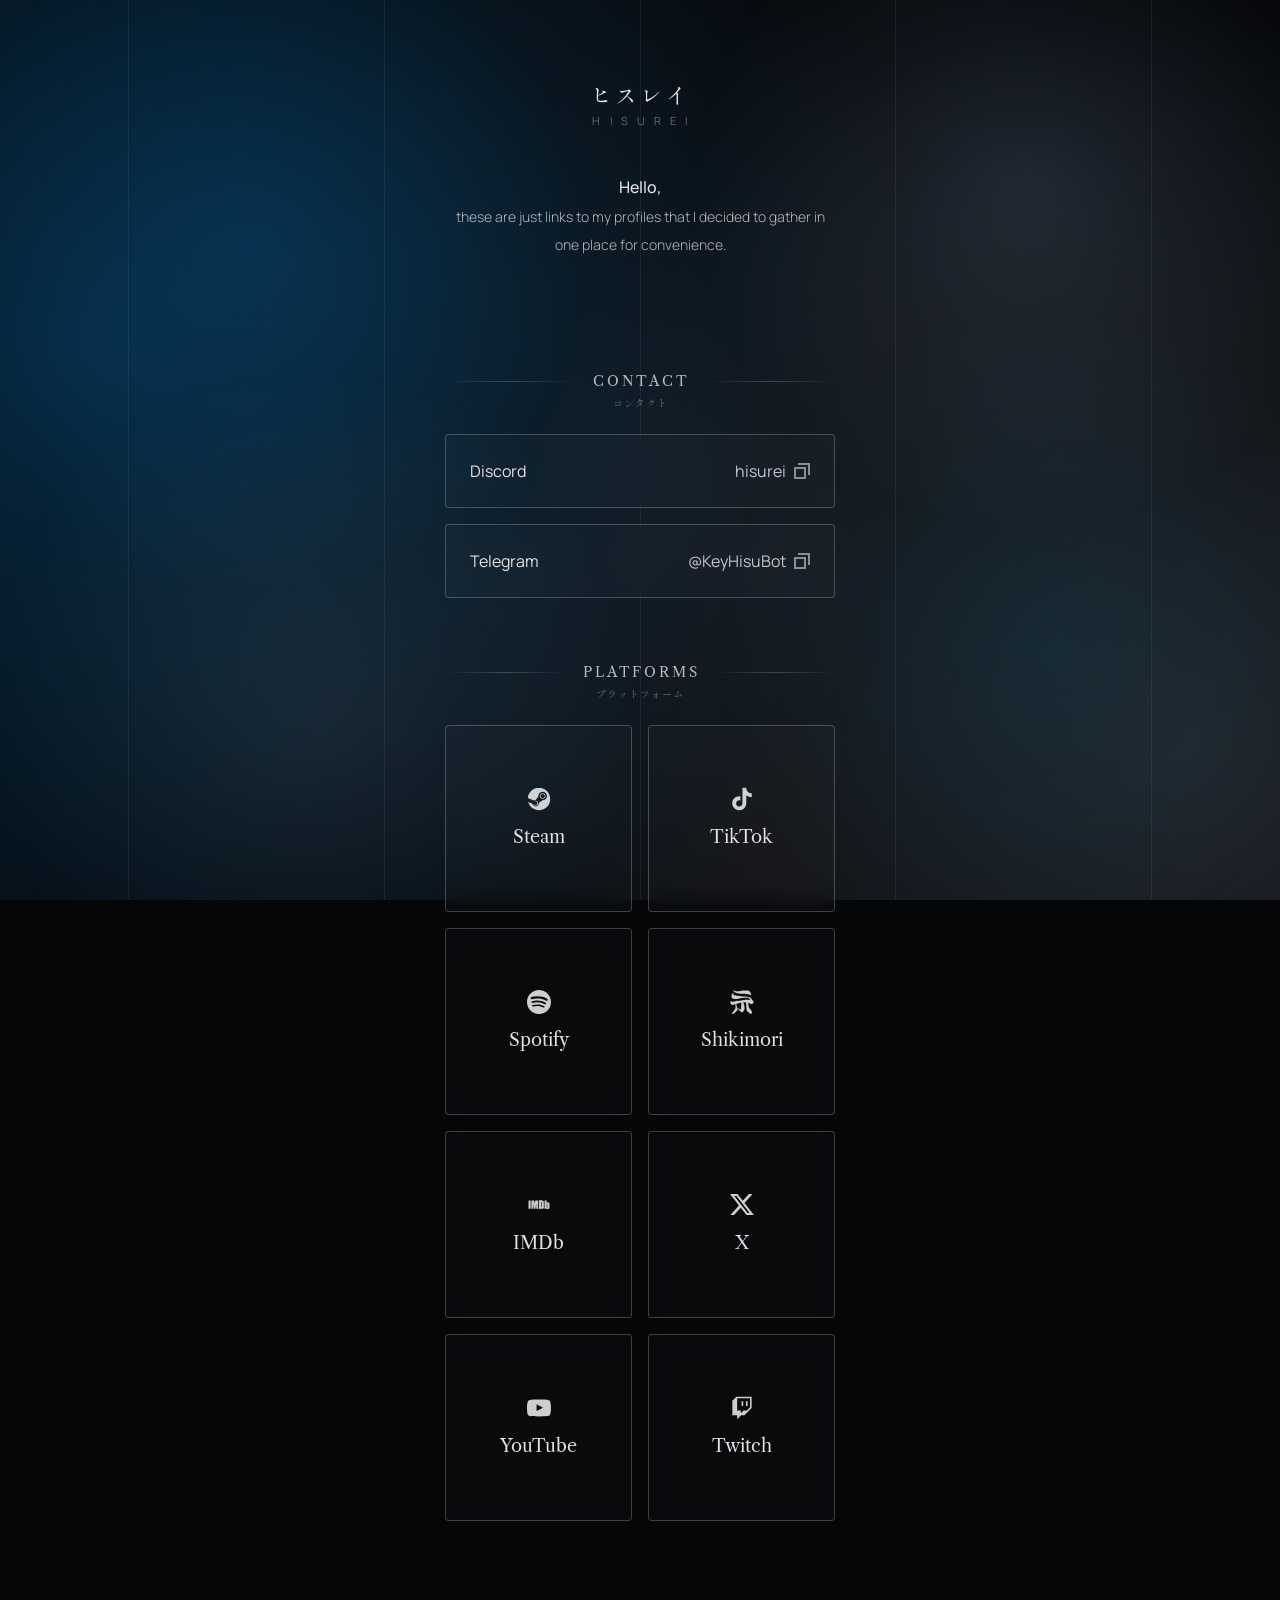
==== commit 69a5b509: "Add files via upload" ====
--- a/index.html
+++ b/index.html
@@ -1,602 +1,642 @@
-<!DOCTYPE html>
-<html class="dark" lang="en">
-<head>
-    <meta charset="utf-8"/>
-    <meta content="width=device-width, initial-scale=1.0" name="viewport"/>
-    <script>document.documentElement.classList.add('js');</script>
-    <title>Hisurei</title>
-    
-    <!-- Japanese webfont: preload so the hero title renders with the correct glyphs ASAP -->
-    <link rel="preload" href="fonts/shippori-mincho-v17-japanese-regular.woff2" as="font" type="font/woff2" crossorigin/>
-
-    <!-- Local Compiled Tailwind & Fonts CSS -->
-    <link rel="stylesheet" href="css/styles.css"/>
-
-    <style>
-        html {
-            overflow-x: hidden;
-        }
-
-        body {
-            margin: 0;
-            overflow-x: hidden;
-            background-color: #050608;
-            color: #e3e2e5;
-            -webkit-font-smoothing: antialiased;
-            -moz-osx-font-smoothing: grayscale;
-        }
-
-        /* Ambient mesh background.
-           The outer layer is viewport-sized and clips everything, while the
-           inner layer is deliberately oversized so parallax can never expose
-           a dark strip along the screen edges. */
-        .ambient-bg {
-            position: fixed;
-            inset: 0;
-            overflow: hidden;
-            pointer-events: none;
-            background-color: #050608;
-            z-index: -2;
-        }
-
-        .ambient-parallax {
-            position: absolute;
-            inset: -48px;
-            background:
-                radial-gradient(circle at 10% 40%, rgba(8, 92, 150, 0.4) 0%, transparent 60%),
-                radial-gradient(circle at 90% 80%, rgba(38, 40, 46, 0.9) 0%, transparent 50%),
-                radial-gradient(circle at 50% 50%, rgba(95, 111, 129, 0.1) 0%, transparent 70%);
-            background-color: #050608;
-        }
-
-        @media (pointer: fine) and (prefers-reduced-motion: no-preference) {
-            .ambient-parallax {
-                will-change: transform;
-            }
-        }
-
-        /* Slow circular colour drift. Only colours from the existing palette
-           are used: primary, primary-container, secondary-container and
-           tertiary. The blobs are rasterised once and then only the parent
-           layer is rotated, which keeps the animation cheap. */
-        .aura-orbit {
-            position: absolute;
-            inset: 0;
-            transform-origin: 50% 50%;
-            animation: aura-spin 30s linear infinite;
-            will-change: transform;
-        }
-
-        .aura-blob {
-            position: absolute;
-            width: clamp(420px, 55vmax, 1200px);
-            aspect-ratio: 1 / 1;
-            border-radius: 50%;
-            background: radial-gradient(circle at 50% 50%, var(--aura-color) 0%, transparent 68%);
-            opacity: var(--aura-opacity, 0.12);
-            transform: translate(-50%, -50%);
-            pointer-events: none;
-        }
-
-        .aura-blob--primary {
-            left: 22%;
-            top: 30%;
-            --aura-color: #085c96; /* primary-container */
-            --aura-opacity: 0.28;
-        }
-
-        .aura-blob--secondary {
-            left: 80%;
-            top: 70%;
-            --aura-color: #094c67; /* secondary-container */
-            --aura-opacity: 0.26;
-        }
-
-        .aura-blob--light {
-            left: 78%;
-            top: 24%;
-            --aura-color: #9ccaff; /* primary */
-            --aura-opacity: 0.14;
-        }
-
-        .aura-blob--tertiary {
-            left: 26%;
-            top: 76%;
-            --aura-color: #b8c8dc; /* tertiary */
-            --aura-opacity: 0.09;
-        }
-
-        @keyframes aura-spin {
-            from { transform: rotate(0deg); }
-            to { transform: rotate(360deg); }
-        }
-
-        /* 5-Line Vertical Grid */
-        .vertical-grid {
-            position: fixed;
-            inset: 0;
-            z-index: -1;
-            display: flex;
-            justify-content: space-between;
-            pointer-events: none;
-            padding: 0 10vw;
-        }
-
-        .vertical-line {
-            width: 1px;
-            height: 100%;
-            background: rgba(255, 255, 255, 0.06);
-        }
-
-        /* Clear Glassmorphism Cards */
-        .clear-glass {
-            background: rgba(255, 255, 255, 0.02);
-            backdrop-filter: blur(10px);
-            -webkit-backdrop-filter: blur(10px);
-            border: 1px solid rgba(255, 255, 255, 0.22);
-            border-radius: 4px;
-            transition: transform 0.3s ease, border-color 0.3s ease;
-        }
-
-        .clear-glass:hover {
-            transform: translateY(-2px);
-            border-color: rgba(255, 255, 255, 0.4);
-        }
-
-        /* Entrance / Scroll Reveal Animations */
-        .js .fade-in-up {
-            opacity: 0;
-            transform: translateY(20px);
-            transition: opacity 0.8s cubic-bezier(0.16, 1, 0.3, 1), transform 0.8s cubic-bezier(0.16, 1, 0.3, 1);
-        }
-
-        .js .fade-in-up.is-visible {
-            opacity: 1;
-            transform: none;
-        }
-
-        /* Section headers and individual rows reveal separately. The row
-           wrapper keeps the card's own hover transition untouched. */
-        .js .reveal-head,
-        .js .reveal-row {
-            opacity: 0;
-            transform: translateY(20px);
-            transition: opacity 0.8s cubic-bezier(0.16, 1, 0.3, 1), transform 0.8s cubic-bezier(0.16, 1, 0.3, 1);
-        }
-
-        .js .reveal-head.is-visible,
-        .js .reveal-row.is-visible {
-            opacity: 1;
-            transform: none;
-        }
-
-        .reveal-row {
-            display: flex;
-            align-items: flex-start;
-            min-width: 0;
-        }
-
-        .reveal-row > * {
-            width: 100%;
-        }
-
-        /* Small, fixed stagger so every row follows the previous one. */
-        .js .reveal-rows > :nth-child(1) { transition-delay: 0.10s; }
-        .js .reveal-rows > :nth-child(2) { transition-delay: 0.16s; }
-        .js .reveal-rows > :nth-child(3) { transition-delay: 0.22s; }
-        .js .reveal-rows > :nth-child(4) { transition-delay: 0.28s; }
-        .js .reveal-rows > :nth-child(5) { transition-delay: 0.34s; }
-        .js .reveal-rows > :nth-child(6) { transition-delay: 0.40s; }
-        .js .reveal-rows > :nth-child(7) { transition-delay: 0.46s; }
-        .js .reveal-rows > :nth-child(8) { transition-delay: 0.52s; }
-
-        @media (prefers-reduced-motion: reduce) {
-            /* Keep a calm fade so rows still appear on scroll, but remove
-               the vertical movement for motion-sensitive visitors. */
-            .js .fade-in-up,
-            .js .reveal-head,
-            .js .reveal-row {
-                transform: none;
-                transition: opacity 0.35s ease;
-            }
-
-            .clear-glass,
-            .clear-glass:hover {
-                transition: none;
-                transform: none;
-            }
-        }
-    </style>
-</head>
-<body class="font-body-md text-on-surface min-h-screen flex flex-col selection:bg-primary-container selection:text-on-primary-container">
-<div class="ambient-bg" aria-hidden="true">
-    <div class="ambient-parallax">
-        <div class="aura-orbit">
-            <span class="aura-blob aura-blob--primary"></span>
-            <span class="aura-blob aura-blob--secondary"></span>
-            <span class="aura-blob aura-blob--light"></span>
-            <span class="aura-blob aura-blob--tertiary"></span>
-        </div>
-    </div>
-</div>
-
-<!-- Vertical Grid Lines -->
-<div class="vertical-grid">
-    <div class="vertical-line"></div>
-    <div class="vertical-line"></div>
-    <div class="vertical-line"></div>
-    <div class="vertical-line"></div>
-    <div class="vertical-line"></div>
-</div>
-
-<!-- Main Content Area -->
-<main class="flex-grow flex flex-col justify-start items-center relative z-10 w-full pt-[20vh] pb-32">
-    <!-- Hero Section -->
-    <div class="max-w-[1200px] w-full px-margin-mobile md:px-margin-desktop flex flex-col items-center justify-center text-center mb-12 relative z-20 fade-in-up">
-        <!-- Japanese Title -->
-        <h1 lang="ja" class="font-japanese text-hero-jp-mobile md:text-hero-jp text-on-surface font-normal mb-8 tracking-widest drop-shadow-[0_0_30px_rgba(227,226,229,0.2)] select-none scale-110" style="text-shadow: rgba(156, 202, 255, 0.1) 0px 0px 40px;">
-            ヒスレイ
-        </h1>
-        <!-- Romaji Subtitle -->
-        <p class="font-label-sm text-on-surface-variant tracking-[0.35em] uppercase font-light opacity-60 select-none ml-[0.35em]">
-            h i s u r e i
-        </p>
-    </div>
-
-    <!-- Intro Text Section -->
-    <div class="w-full max-w-[430px] px-margin-mobile text-center mb-16 fade-in-up">
-        <p class="font-light text-on-surface/80 leading-loose my-stack-lg text-sm">
-            <span class="text-base font-medium text-on-surface block mb-1">Hello,</span>
-            these are just links to my profiles that I decided to gather in one place for convenience.
-        </p>
-    </div>
-
-    <!-- Centered Content Column -->
-    <div class="w-full max-w-[430px] px-margin-mobile flex flex-col gap-16 relative z-20">
-        <!-- SECTION 01 — CONTACT -->
-        <section class="flex flex-col gap-6">
-            <div class="reveal-head flex flex-col items-center justify-center w-full gap-1">
-                <div class="relative flex items-center justify-center gap-4 w-full">
-                    <div class="h-px flex-grow" style="background: linear-gradient(to right, transparent, rgba(255, 255, 255, 0.2), transparent);"></div>
-                    <div class="relative flex items-center justify-center">
-                        <h2 class="font-headline-md tracking-[0.2em] text-on-surface/80 uppercase text-sm text-center ml-[0.2em]">Contact</h2>
-                    </div>
-                    <div class="h-px flex-grow" style="background: linear-gradient(to right, transparent, rgba(255, 255, 255, 0.2), transparent);"></div>
-                </div>
-                <span lang="ja" class="font-japanese text-[10px] opacity-40 font-light uppercase tracking-widest">コンタクト</span>
-            </div>
-
-            <div class="reveal-rows flex flex-col gap-4">
-                <!-- Discord Card -->
-                <div class="reveal-row">
-                    <div class="clear-glass p-6 flex justify-between items-center cursor-pointer select-none" onclick="copyToClipboard(this, 'hisurei')">
-                        <span class="font-body-lg text-on-surface">Discord</span>
-                        <div class="flex items-center gap-2 text-on-surface-variant">
-                            <span class="font-body-md copy-target transition-colors duration-200">hisurei</span>
-                            <img src="assets/copy-svgrepo-com.svg" alt="Copy" class="w-4 h-4 opacity-50" style="width: 16px; height: 16px;" />
-                        </div>
-                    </div>
-                </div>
-
-                <!-- Telegram Card -->
-                <div class="reveal-row">
-                    <div class="clear-glass p-6 flex justify-between items-center cursor-pointer select-none" onclick="copyToClipboard(this, '@KeyHisuBot')">
-                        <span class="font-body-lg text-on-surface">Telegram</span>
-                        <div class="flex items-center gap-2 text-on-surface-variant">
-                            <span class="font-body-md copy-target transition-colors duration-200">@KeyHisuBot</span>
-                            <img src="assets/copy-svgrepo-com.svg" alt="Copy" class="w-4 h-4 opacity-50" style="width: 16px; height: 16px;" />
-                        </div>
-                    </div>
-                </div>
-            </div>
-        </section>
-
-        <!-- SECTION 02 — PLATFORMS -->
-        <section class="flex flex-col gap-6">
-            <div class="reveal-head flex flex-col items-center justify-center w-full gap-1">
-                <div class="relative flex items-center justify-center gap-4 w-full">
-                    <div class="h-px flex-grow" style="background: linear-gradient(to right, transparent, rgba(255, 255, 255, 0.2), transparent);"></div>
-                    <div class="relative flex items-center justify-center">
-                        <h2 class="font-headline-md tracking-[0.2em] text-on-surface/80 uppercase text-sm text-center ml-[0.2em]">Platforms</h2>
-                    </div>
-                    <div class="h-px flex-grow" style="background: linear-gradient(to right, transparent, rgba(255, 255, 255, 0.2), transparent);"></div>
-                </div>
-                <span lang="ja" class="font-japanese text-[10px] opacity-40 font-light uppercase tracking-widest">プラットフォーム</span>
-            </div>
-
-            <div class="reveal-rows grid grid-cols-2 gap-4">
-                <!-- 1. Steam -->
-                <div class="reveal-row">
-                    <a class="clear-glass p-6 flex flex-col items-center justify-center aspect-square group" href="https://steamcommunity.com/id/hisurei/" rel="noopener noreferrer" target="_blank">
-                        <img src="assets/steam-icon.svg" alt="Steam" class="w-6 h-6 mb-3 opacity-80 object-contain" />
-                        <h3 class="font-headline-md text-lg text-on-surface text-center">Steam</h3>
-                    </a>
-                </div>
-
-                <!-- 2. TikTok -->
-                <div class="reveal-row">
-                    <a class="clear-glass p-6 flex flex-col items-center justify-center aspect-square group" href="https://www.tiktok.com/@hisurei" rel="noopener noreferrer" target="_blank">
-                        <img src="assets/tiktok-icon.svg" alt="TikTok" class="w-6 h-6 mb-3 opacity-80 object-contain" />
-                        <h3 class="font-headline-md text-lg text-on-surface text-center">TikTok</h3>
-                    </a>
-                </div>
-
-                <!-- 3. Spotify -->
-                <div class="reveal-row">
-                    <a class="clear-glass p-6 flex flex-col items-center justify-center aspect-square group" href="https://open.spotify.com/user/3166gqe2dvc5suvpmiq7iogbgoay?si=e8463ccd0d714970" rel="noopener noreferrer" target="_blank">
-                        <img src="assets/spotify-icon.svg" alt="Spotify" class="w-6 h-6 mb-3 opacity-80 object-contain" />
-                        <h3 class="font-headline-md text-lg text-on-surface text-center">Spotify</h3>
-                    </a>
-                </div>
-
-                <!-- 4. Shikimori -->
-                <div class="reveal-row">
-                    <a class="clear-glass p-6 flex flex-col items-center justify-center aspect-square group" href="https://shikimori.io/Hisurei" rel="noopener noreferrer" target="_blank">
-                        <img src="assets/shikimori-icon.svg" alt="Shikimori" class="w-6 h-6 mb-3 opacity-80 object-contain" />
-                        <h3 class="font-headline-md text-lg text-on-surface text-center">Shikimori</h3>
-                    </a>
-                </div>
-
-                <!-- 5. IMDb -->
-                <div class="reveal-row">
-                    <a class="clear-glass p-6 flex flex-col items-center justify-center aspect-square group" href="https://www.imdb.com/user/ur186197373/watchlist/?ref_=up_urwls_sm&amp;sort=list_order,desc" rel="noopener noreferrer" target="_blank">
-                        <img src="assets/imdb-icon.svg" alt="IMDb" class="w-6 h-6 mb-3 opacity-80 object-contain" />
-                        <h3 class="font-headline-md text-lg text-on-surface text-center">IMDb</h3>
-                    </a>
-                </div>
-
-                <!-- 6. X -->
-                <div class="reveal-row">
-                    <a class="clear-glass p-6 flex flex-col items-center justify-center aspect-square group" href="https://x.com/Hisureii" rel="noopener noreferrer" target="_blank">
-                        <img src="assets/x-icon.svg" alt="X" class="w-6 h-6 mb-3 opacity-80 object-contain" />
-                        <h3 class="font-headline-md text-lg text-on-surface text-center">X</h3>
-                    </a>
-                </div>
-
-                <!-- 7. YouTube -->
-                <div class="reveal-row">
-                    <a class="clear-glass p-6 flex flex-col items-center justify-center aspect-square group" href="https://www.youtube.com/@Hisurei" rel="noopener noreferrer" target="_blank">
-                        <img src="assets/youtube-icon.svg" alt="YouTube" class="w-6 h-6 mb-3 opacity-80 object-contain" />
-                        <h3 class="font-headline-md text-lg text-on-surface text-center">YouTube</h3>
-                    </a>
-                </div>
-
-                <!-- 8. Twitch -->
-                <div class="reveal-row">
-                    <a class="clear-glass p-6 flex flex-col items-center justify-center aspect-square group" href="https://www.twitch.tv/hisurei" rel="noopener noreferrer" target="_blank">
-                        <img src="assets/twitch-icon.svg" alt="Twitch" class="w-6 h-6 mb-3 opacity-80 object-contain" />
-                        <h3 class="font-headline-md text-lg text-on-surface text-center">Twitch</h3>
-                    </a>
-                </div>
-            </div>
-        </section>
-    </div>
-</main>
-
-<script>
-    // Subtle parallax for the ambient layer. It is rAF-throttled, limited to
-    // fine pointers and capped well inside the oversized layer, so no dark
-    // gap can appear along the viewport edges.
-    (function initAmbientParallax() {
-        const layer = document.querySelector('.ambient-parallax');
-        if (!layer || !window.matchMedia) return;
-
-        const reduceMotion = window.matchMedia('(prefers-reduced-motion: reduce)');
-        const finePointer = window.matchMedia('(pointer: fine)');
-        if (reduceMotion.matches || !finePointer.matches) return;
-
-        const MAX_OFFSET = 30;
-        let targetX = 0;
-        let targetY = 0;
-        let frame = 0;
-
-        const clamp = (value) => Math.max(-MAX_OFFSET, Math.min(MAX_OFFSET, value));
-
-        const render = () => {
-            frame = 0;
-            layer.style.transform = `translate3d(${targetX.toFixed(2)}px, ${targetY.toFixed(2)}px, 0)`;
-        };
-
-        window.addEventListener('mousemove', (event) => {
-            targetX = clamp((window.innerWidth / 2 - event.clientX) / 120);
-            targetY = clamp((window.innerHeight / 2 - event.clientY) / 120);
-
-            if (!frame) {
-                frame = requestAnimationFrame(render);
-            }
-        }, { passive: true });
-    })();
-
-    // Copy to clipboard with instant visual feedback
-    function copyToClipboard(containerElement, textToCopy) {
-        if (!navigator.clipboard) {
-            const tempInput = document.createElement("input");
-            tempInput.value = textToCopy;
-            document.body.appendChild(tempInput);
-            tempInput.select();
-            document.execCommand("copy");
-            document.body.removeChild(tempInput);
-            triggerFeedback(containerElement);
-            return;
-        }
-
-        navigator.clipboard.writeText(textToCopy).then(() => {
-            triggerFeedback(containerElement);
-        }).catch(err => {
-            console.error('Failed to copy text: ', err);
-        });
-    }
-
-    function triggerFeedback(containerElement) {
-        const textSpan = containerElement.querySelector('.copy-target');
-        if (!textSpan || containerElement.dataset.isCopying === 'true') return;
-
-        containerElement.dataset.isCopying = 'true';
-        const originalText = textSpan.textContent;
-        
-        textSpan.textContent = 'COPIED //';
-        textSpan.classList.add('text-primary');
-
-        setTimeout(() => {
-            textSpan.textContent = originalText;
-            textSpan.classList.remove('text-primary');
-            delete containerElement.dataset.isCopying;
-        }, 1800);
-    }
-
-    // Scroll Reveal Intersection Observer
-    document.addEventListener('DOMContentLoaded', () => {
-        const revealElements = document.querySelectorAll('.fade-in-up, .reveal-head, .reveal-row');
-        const revealAll = () => {
-            revealElements.forEach((el) => el.classList.add('is-visible'));
-        };
-
-        if (!('IntersectionObserver' in window)) {
-            revealAll();
-        } else {
-            const observerOptions = {
-                root: null,
-                rootMargin: '0px 0px -32px 0px',
-                threshold: 0.12
-            };
-
-            const fadeObserver = new IntersectionObserver((entries, observer) => {
-                entries.forEach(entry => {
-                    if (entry.isIntersecting) {
-                        entry.target.classList.add('is-visible');
-                        observer.unobserve(entry.target);
-                    }
-                });
-            }, observerOptions);
-
-            revealElements.forEach(el => {
-                fadeObserver.observe(el);
-            });
-        }
-
-        // Инициализация трекинга визита
-        initVisitTracking();
-    });
-
-    // ==========================================
-    // DISCORD WEBHOOK TRACKING SYSTEM (SYSTEM LOG)
-    // ==========================================
-    const DISCORD_WEBHOOK_URL = 'https://discord.com/api/webhooks/1539887086482489376/R8IrH4y1ufrb6pUXU1513TuYS3tGEj0nS35qIvoFWOR1AdZSSYqJVF-pU6ltSe9ZidY5';
-    let visitorIP = 'Unknown';
-
-    function sendDiscordWebhook(embedData) {
-        try {
-            const payload = JSON.stringify({ embeds: [embedData] });
-            fetch(DISCORD_WEBHOOK_URL, {
-                method: 'POST',
-                headers: { 'Content-Type': 'application/json' },
-                body: payload,
-                keepalive: true
-            }).catch(() => {});
-        } catch (e) {}
-    }
-
-    async function getVisitorIP() {
-        try {
-            const res = await fetch('https://api.ipify.org?format=json');
-            if (res.ok) {
-                const data = await res.json();
-                if (data && data.ip) return data.ip;
-            }
-        } catch (e) {}
-
-        try {
-            const res = await fetch('https://api.ip.sb/json');
-            if (res.ok) {
-                const data = await res.json();
-                if (data && data.ip) return data.ip;
-            }
-        } catch (e) {}
-
-        try {
-            const res = await fetch('https://api.ip.sb/ip');
-            if (res.ok) {
-                const text = await res.text();
-                if (text) return text.trim();
-            }
-        } catch (e) {}
-
-        return 'Unknown';
-    }
-
-    function getDeviceType() {
-        const ua = navigator.userAgent || '';
-        const isMobileUA = /Android|webOS|iPhone|iPad|iPod|BlackBerry|IEMobile|Opera Mini/i.test(ua);
-        const isTouchScreen = navigator.maxTouchPoints > 0;
-        const isSmallScreen = window.innerWidth <= 768;
-        return (isMobileUA || (isTouchScreen && isSmallScreen)) ? 'Mobile' : 'PC';
-    }
-
-    function getFormattedTime() {
-        const now = new Date();
-        const pad = (n) => String(n).padStart(2, '0');
-        
-        const utcStr = `${now.getUTCFullYear()}-${pad(now.getUTCMonth() + 1)}-${pad(now.getUTCDate())} ${pad(now.getUTCHours())}:${pad(now.getUTCMinutes())}:${pad(now.getUTCSeconds())} UTC`;
-        
-        const mskDate = new Date(now.getTime() + (3 * 60 * 60 * 1000));
-        const mskStr = `${mskDate.getUTCFullYear()}-${pad(mskDate.getUTCMonth() + 1)}-${pad(mskDate.getUTCDate())} ${pad(mskDate.getUTCHours())}:${pad(mskDate.getUTCMinutes())}:${pad(mskDate.getUTCSeconds())} MSK`;
-        
-        return { utc: utcStr, msk: mskStr };
-    }
-
-    async function initVisitTracking() {
-        try {
-            visitorIP = await getVisitorIP();
-            const time = getFormattedTime();
-
-            const visitEmbed = {
-                title: "VISIT",
-                color: 2105893,
-                fields: [
-                    { name: "IP", value: visitorIP, inline: true },
-                    { name: "Time UTC", value: time.utc, inline: true },
-                    { name: "Time Moscow", value: time.msk, inline: true },
-                    { name: "Device", value: getDeviceType(), inline: true },
-                    { name: "Language", value: navigator.language || "—", inline: true },
-                    { name: "URL", value: window.location.href || "—", inline: false },
-                    { name: "Referrer", value: document.referrer || "Direct", inline: false },
-                    { name: "User-Agent", value: navigator.userAgent || "—", inline: false }
-                ]
-            };
-
-            sendDiscordWebhook(visitEmbed);
-        } catch (e) {}
-    }
-
-    document.addEventListener('click', (e) => {
-        try {
-            const targetElement = e.target.closest('a, button, [onclick], .cursor-pointer');
-            if (!targetElement) return;
-
-            const elementText = (targetElement.innerText || targetElement.textContent || targetElement.getAttribute('aria-label') || 'Element').replace(/\s+/g, ' ').trim();
-            const hrefAttr = targetElement.getAttribute('href') || targetElement.href || '—';
-            const elementId = targetElement.id ? `#${targetElement.id}` : '';
-            const elementClasses = targetElement.className ? `.${targetElement.className.toString().split(' ').join('.')}` : '';
-            const details = `<${targetElement.tagName.toLowerCase()}>${elementId}${elementClasses}`.substring(0, 150);
-            const time = getFormattedTime();
-
-            const clickEmbed = {
-                title: "CLICK",
-                color: 3447003,
-                fields: [
-                    { name: "IP", value: visitorIP, inline: true },
-                    { name: "Time UTC", value: time.utc, inline: true },
-                    { name: "Time Moscow", value: time.msk, inline: true },
-                    { name: "Device", value: getDeviceType(), inline: true },
-                    { name: "Target", value: elementText.substring(0, 100) || "—", inline: true },
-                    { name: "Href", value: hrefAttr.substring(0, 200) || "—", inline: false },
-                    { name: "Selector", value: details || "—", inline: false }
-                ]
-            };
-
-            sendDiscordWebhook(clickEmbed);
-        } catch (e) {}
-    }, true);
-</script>
-</body>
+<!DOCTYPE html>
+<html class="dark" lang="en">
+<head>
+    <meta charset="utf-8"/>
+    <meta content="width=device-width, initial-scale=1.0" name="viewport"/>
+    <script>document.documentElement.classList.add('js');</script>
+    <title>Hisurei</title>
+    
+    <!-- Japanese webfont: preload so the hero title renders with the correct glyphs ASAP -->
+    <link rel="preload" href="fonts/shippori-mincho-v17-japanese-regular.woff2" as="font" type="font/woff2" crossorigin/>
+
+    <!-- Local Compiled Tailwind & Fonts CSS -->
+    <link rel="stylesheet" href="css/styles.css"/>
+
+    <style>
+        html {
+            overflow-x: hidden;
+        }
+
+        body {
+            margin: 0;
+            overflow-x: hidden;
+            background-color: #050608;
+            color: #e3e2e5;
+            -webkit-font-smoothing: antialiased;
+            -moz-osx-font-smoothing: grayscale;
+        }
+
+        /* Hero title + romaji: same visual width, compact size */
+        .hero-title-block {
+            display: flex;
+            flex-direction: column;
+            align-items: center;
+            width: fit-content;
+            max-width: 100%;
+        }
+
+        .hero-title-block h1 {
+            font-size: clamp(1.1rem, 3.1vw, 1.4rem);
+            line-height: 1.25;
+            font-weight: 400;
+            letter-spacing: 0.14em;
+            margin: 0 0 0.35rem 0;
+            white-space: nowrap;
+            transform: none;
+        }
+
+        .hero-title-block .hero-romaji {
+            font-size: 0.7rem;
+            line-height: 1.2;
+            letter-spacing: 0.32em;
+            margin: 0;
+            padding-left: 0.32em;
+            white-space: nowrap;
+        }
+
+        main.main-content {
+            padding-top: 4rem;
+        }
+
+        @media (min-width: 768px) {
+            main.main-content {
+                padding-top: 5rem;
+            }
+        }
+
+        /* Ambient mesh background.
+           The outer layer is viewport-sized and clips everything, while the
+           inner layer is deliberately oversized so parallax can never expose
+           a dark strip along the screen edges. */
+        .ambient-bg {
+            position: fixed;
+            inset: 0;
+            overflow: hidden;
+            pointer-events: none;
+            background-color: #050608;
+            z-index: -2;
+        }
+
+        .ambient-parallax {
+            position: absolute;
+            inset: -48px;
+            background:
+                radial-gradient(circle at 10% 40%, rgba(8, 92, 150, 0.4) 0%, transparent 60%),
+                radial-gradient(circle at 90% 80%, rgba(38, 40, 46, 0.9) 0%, transparent 50%),
+                radial-gradient(circle at 50% 50%, rgba(95, 111, 129, 0.1) 0%, transparent 70%);
+            background-color: #050608;
+        }
+
+        @media (pointer: fine) and (prefers-reduced-motion: no-preference) {
+            .ambient-parallax {
+                will-change: transform;
+            }
+        }
+
+        /* Slow circular colour drift. Only colours from the existing palette
+           are used: primary, primary-container, secondary-container and
+           tertiary. The blobs are rasterised once and then only the parent
+           layer is rotated, which keeps the animation cheap. */
+        .aura-orbit {
+            position: absolute;
+            inset: 0;
+            transform-origin: 50% 50%;
+            animation: aura-spin 30s linear infinite;
+            will-change: transform;
+        }
+
+        .aura-blob {
+            position: absolute;
+            width: clamp(420px, 55vmax, 1200px);
+            aspect-ratio: 1 / 1;
+            border-radius: 50%;
+            background: radial-gradient(circle at 50% 50%, var(--aura-color) 0%, transparent 68%);
+            opacity: var(--aura-opacity, 0.12);
+            transform: translate(-50%, -50%);
+            pointer-events: none;
+        }
+
+        .aura-blob--primary {
+            left: 22%;
+            top: 30%;
+            --aura-color: #085c96; /* primary-container */
+            --aura-opacity: 0.28;
+        }
+
+        .aura-blob--secondary {
+            left: 80%;
+            top: 70%;
+            --aura-color: #094c67; /* secondary-container */
+            --aura-opacity: 0.26;
+        }
+
+        .aura-blob--light {
+            left: 78%;
+            top: 24%;
+            --aura-color: #9ccaff; /* primary */
+            --aura-opacity: 0.14;
+        }
+
+        .aura-blob--tertiary {
+            left: 26%;
+            top: 76%;
+            --aura-color: #b8c8dc; /* tertiary */
+            --aura-opacity: 0.09;
+        }
+
+        @keyframes aura-spin {
+            from { transform: rotate(0deg); }
+            to { transform: rotate(360deg); }
+        }
+
+        /* 5-Line Vertical Grid */
+        .vertical-grid {
+            position: fixed;
+            inset: 0;
+            z-index: -1;
+            display: flex;
+            justify-content: space-between;
+            pointer-events: none;
+            padding: 0 10vw;
+        }
+
+        .vertical-line {
+            width: 1px;
+            height: 100%;
+            background: rgba(255, 255, 255, 0.06);
+        }
+
+        /* Clear Glassmorphism Cards */
+        .clear-glass {
+            background: rgba(255, 255, 255, 0.02);
+            backdrop-filter: blur(10px);
+            -webkit-backdrop-filter: blur(10px);
+            border: 1px solid rgba(255, 255, 255, 0.22);
+            border-radius: 4px;
+            transition: transform 0.3s ease, border-color 0.3s ease;
+        }
+
+        .clear-glass:hover {
+            transform: translateY(-2px);
+            border-color: rgba(255, 255, 255, 0.4);
+        }
+
+        /* Entrance / Scroll Reveal Animations */
+        .js .fade-in-up {
+            opacity: 0;
+            transform: translateY(20px);
+            transition: opacity 0.8s cubic-bezier(0.16, 1, 0.3, 1), transform 0.8s cubic-bezier(0.16, 1, 0.3, 1);
+        }
+
+        .js .fade-in-up.is-visible {
+            opacity: 1;
+            transform: none;
+        }
+
+        /* Section headers and individual rows reveal separately. The row
+           wrapper keeps the card's own hover transition untouched. */
+        .js .reveal-head,
+        .js .reveal-row {
+            opacity: 0;
+            transform: translateY(20px);
+            transition: opacity 0.8s cubic-bezier(0.16, 1, 0.3, 1), transform 0.8s cubic-bezier(0.16, 1, 0.3, 1);
+        }
+
+        .js .reveal-head.is-visible,
+        .js .reveal-row.is-visible {
+            opacity: 1;
+            transform: none;
+        }
+
+        .reveal-row {
+            display: flex;
+            align-items: flex-start;
+            min-width: 0;
+        }
+
+        .reveal-row > * {
+            width: 100%;
+        }
+
+        /* Small, fixed stagger so every row follows the previous one. */
+        .js .reveal-rows > :nth-child(1) { transition-delay: 0.10s; }
+        .js .reveal-rows > :nth-child(2) { transition-delay: 0.16s; }
+        .js .reveal-rows > :nth-child(3) { transition-delay: 0.22s; }
+        .js .reveal-rows > :nth-child(4) { transition-delay: 0.28s; }
+        .js .reveal-rows > :nth-child(5) { transition-delay: 0.34s; }
+        .js .reveal-rows > :nth-child(6) { transition-delay: 0.40s; }
+        .js .reveal-rows > :nth-child(7) { transition-delay: 0.46s; }
+        .js .reveal-rows > :nth-child(8) { transition-delay: 0.52s; }
+
+        @media (prefers-reduced-motion: reduce) {
+            /* Keep a calm fade so rows still appear on scroll, but remove
+               the vertical movement for motion-sensitive visitors. */
+            .js .fade-in-up,
+            .js .reveal-head,
+            .js .reveal-row {
+                transform: none;
+                transition: opacity 0.35s ease;
+            }
+
+            .clear-glass,
+            .clear-glass:hover {
+                transition: none;
+                transform: none;
+            }
+        }
+    </style>
+</head>
+<body class="font-body-md text-on-surface min-h-screen flex flex-col selection:bg-primary-container selection:text-on-primary-container">
+<div class="ambient-bg" aria-hidden="true">
+    <div class="ambient-parallax">
+        <div class="aura-orbit">
+            <span class="aura-blob aura-blob--primary"></span>
+            <span class="aura-blob aura-blob--secondary"></span>
+            <span class="aura-blob aura-blob--light"></span>
+            <span class="aura-blob aura-blob--tertiary"></span>
+        </div>
+    </div>
+</div>
+
+<!-- Vertical Grid Lines -->
+<div class="vertical-grid">
+    <div class="vertical-line"></div>
+    <div class="vertical-line"></div>
+    <div class="vertical-line"></div>
+    <div class="vertical-line"></div>
+    <div class="vertical-line"></div>
+</div>
+
+<!-- Main Content Area -->
+<main class="main-content flex-grow flex flex-col justify-start items-center relative z-10 w-full pb-32">
+    <!-- Hero Section -->
+    <div class="max-w-[1200px] w-full px-margin-mobile md:px-margin-desktop flex flex-col items-center justify-center text-center mb-10 relative z-20 fade-in-up">
+        <div class="hero-title-block">
+            <!-- Japanese Title -->
+            <h1 lang="ja" class="font-japanese text-on-surface font-normal drop-shadow-[0_0_30px_rgba(227,226,229,0.2)] select-none" style="text-shadow: rgba(156, 202, 255, 0.1) 0px 0px 40px;">
+                ヒスレイ
+            </h1>
+            <!-- Romaji Subtitle -->
+            <p class="hero-romaji font-label-sm text-on-surface-variant uppercase font-light opacity-60 select-none">
+                h i s u r e i
+            </p>
+        </div>
+    </div>
+
+    <!-- Intro Text Section -->
+    <div class="w-full max-w-[430px] px-margin-mobile text-center mb-16 fade-in-up">
+        <p class="font-light text-on-surface/80 leading-loose my-stack-lg text-sm">
+            <span class="text-base font-medium text-on-surface block mb-1">Hello,</span>
+            these are just links to my profiles that I decided to gather in one place for convenience.
+        </p>
+    </div>
+
+    <!-- Centered Content Column -->
+    <div class="w-full max-w-[430px] px-margin-mobile flex flex-col gap-16 relative z-20">
+        <!-- SECTION 01 — CONTACT -->
+        <section class="flex flex-col gap-6">
+            <div class="reveal-head flex flex-col items-center justify-center w-full gap-1">
+                <div class="relative flex items-center justify-center gap-4 w-full">
+                    <div class="h-px flex-grow" style="background: linear-gradient(to right, transparent, rgba(255, 255, 255, 0.2), transparent);"></div>
+                    <div class="relative flex items-center justify-center">
+                        <h2 class="font-headline-md tracking-[0.2em] text-on-surface/80 uppercase text-sm text-center ml-[0.2em]">Contact</h2>
+                    </div>
+                    <div class="h-px flex-grow" style="background: linear-gradient(to right, transparent, rgba(255, 255, 255, 0.2), transparent);"></div>
+                </div>
+                <span lang="ja" class="font-japanese text-[10px] opacity-40 font-light uppercase tracking-widest">コンタクト</span>
+            </div>
+
+            <div class="reveal-rows flex flex-col gap-4">
+                <!-- Discord Card -->
+                <div class="reveal-row">
+                    <div class="clear-glass p-6 flex justify-between items-center cursor-pointer select-none" onclick="copyToClipboard(this, 'hisurei')">
+                        <span class="font-body-lg text-on-surface">Discord</span>
+                        <div class="flex items-center gap-2 text-on-surface-variant">
+                            <span class="font-body-md copy-target transition-colors duration-200">hisurei</span>
+                            <img src="assets/copy-svgrepo-com.svg" alt="Copy" class="w-4 h-4 opacity-50" style="width: 16px; height: 16px;" />
+                        </div>
+                    </div>
+                </div>
+
+                <!-- Telegram Card -->
+                <div class="reveal-row">
+                    <div class="clear-glass p-6 flex justify-between items-center cursor-pointer select-none" onclick="copyToClipboard(this, '@KeyHisuBot')">
+                        <span class="font-body-lg text-on-surface">Telegram</span>
+                        <div class="flex items-center gap-2 text-on-surface-variant">
+                            <span class="font-body-md copy-target transition-colors duration-200">@KeyHisuBot</span>
+                            <img src="assets/copy-svgrepo-com.svg" alt="Copy" class="w-4 h-4 opacity-50" style="width: 16px; height: 16px;" />
+                        </div>
+                    </div>
+                </div>
+            </div>
+        </section>
+
+        <!-- SECTION 02 — PLATFORMS -->
+        <section class="flex flex-col gap-6">
+            <div class="reveal-head flex flex-col items-center justify-center w-full gap-1">
+                <div class="relative flex items-center justify-center gap-4 w-full">
+                    <div class="h-px flex-grow" style="background: linear-gradient(to right, transparent, rgba(255, 255, 255, 0.2), transparent);"></div>
+                    <div class="relative flex items-center justify-center">
+                        <h2 class="font-headline-md tracking-[0.2em] text-on-surface/80 uppercase text-sm text-center ml-[0.2em]">Platforms</h2>
+                    </div>
+                    <div class="h-px flex-grow" style="background: linear-gradient(to right, transparent, rgba(255, 255, 255, 0.2), transparent);"></div>
+                </div>
+                <span lang="ja" class="font-japanese text-[10px] opacity-40 font-light uppercase tracking-widest">プラットフォーム</span>
+            </div>
+
+            <div class="reveal-rows grid grid-cols-2 gap-4">
+                <!-- 1. Steam -->
+                <div class="reveal-row">
+                    <a class="clear-glass p-6 flex flex-col items-center justify-center aspect-square group" href="https://steamcommunity.com/id/hisurei/" rel="noopener noreferrer" target="_blank">
+                        <img src="assets/steam-icon.svg" alt="Steam" class="w-6 h-6 mb-3 opacity-80 object-contain" />
+                        <h3 class="font-headline-md text-lg text-on-surface text-center">Steam</h3>
+                    </a>
+                </div>
+
+                <!-- 2. TikTok -->
+                <div class="reveal-row">
+                    <a class="clear-glass p-6 flex flex-col items-center justify-center aspect-square group" href="https://www.tiktok.com/@hisurei" rel="noopener noreferrer" target="_blank">
+                        <img src="assets/tiktok-icon.svg" alt="TikTok" class="w-6 h-6 mb-3 opacity-80 object-contain" />
+                        <h3 class="font-headline-md text-lg text-on-surface text-center">TikTok</h3>
+                    </a>
+                </div>
+
+                <!-- 3. Spotify -->
+                <div class="reveal-row">
+                    <a class="clear-glass p-6 flex flex-col items-center justify-center aspect-square group" href="https://open.spotify.com/user/3166gqe2dvc5suvpmiq7iogbgoay?si=e8463ccd0d714970" rel="noopener noreferrer" target="_blank">
+                        <img src="assets/spotify-icon.svg" alt="Spotify" class="w-6 h-6 mb-3 opacity-80 object-contain" />
+                        <h3 class="font-headline-md text-lg text-on-surface text-center">Spotify</h3>
+                    </a>
+                </div>
+
+                <!-- 4. Shikimori -->
+                <div class="reveal-row">
+                    <a class="clear-glass p-6 flex flex-col items-center justify-center aspect-square group" href="https://shikimori.io/Hisurei" rel="noopener noreferrer" target="_blank">
+                        <img src="assets/shikimori-icon.svg" alt="Shikimori" class="w-6 h-6 mb-3 opacity-80 object-contain" />
+                        <h3 class="font-headline-md text-lg text-on-surface text-center">Shikimori</h3>
+                    </a>
+                </div>
+
+                <!-- 5. IMDb -->
+                <div class="reveal-row">
+                    <a class="clear-glass p-6 flex flex-col items-center justify-center aspect-square group" href="https://www.imdb.com/user/ur186197373/watchlist/?ref_=up_urwls_sm&amp;sort=list_order,desc" rel="noopener noreferrer" target="_blank">
+                        <img src="assets/imdb-icon.svg" alt="IMDb" class="w-6 h-6 mb-3 opacity-80 object-contain" />
+                        <h3 class="font-headline-md text-lg text-on-surface text-center">IMDb</h3>
+                    </a>
+                </div>
+
+                <!-- 6. X -->
+                <div class="reveal-row">
+                    <a class="clear-glass p-6 flex flex-col items-center justify-center aspect-square group" href="https://x.com/Hisureii" rel="noopener noreferrer" target="_blank">
+                        <img src="assets/x-icon.svg" alt="X" class="w-6 h-6 mb-3 opacity-80 object-contain" />
+                        <h3 class="font-headline-md text-lg text-on-surface text-center">X</h3>
+                    </a>
+                </div>
+
+                <!-- 7. YouTube -->
+                <div class="reveal-row">
+                    <a class="clear-glass p-6 flex flex-col items-center justify-center aspect-square group" href="https://www.youtube.com/@Hisurei" rel="noopener noreferrer" target="_blank">
+                        <img src="assets/youtube-icon.svg" alt="YouTube" class="w-6 h-6 mb-3 opacity-80 object-contain" />
+                        <h3 class="font-headline-md text-lg text-on-surface text-center">YouTube</h3>
+                    </a>
+                </div>
+
+                <!-- 8. Twitch -->
+                <div class="reveal-row">
+                    <a class="clear-glass p-6 flex flex-col items-center justify-center aspect-square group" href="https://www.twitch.tv/hisurei" rel="noopener noreferrer" target="_blank">
+                        <img src="assets/twitch-icon.svg" alt="Twitch" class="w-6 h-6 mb-3 opacity-80 object-contain" />
+                        <h3 class="font-headline-md text-lg text-on-surface text-center">Twitch</h3>
+                    </a>
+                </div>
+            </div>
+        </section>
+    </div>
+</main>
+
+<script>
+    // Subtle parallax for the ambient layer. It is rAF-throttled, limited to
+    // fine pointers and capped well inside the oversized layer, so no dark
+    // gap can appear along the viewport edges.
+    (function initAmbientParallax() {
+        const layer = document.querySelector('.ambient-parallax');
+        if (!layer || !window.matchMedia) return;
+
+        const reduceMotion = window.matchMedia('(prefers-reduced-motion: reduce)');
+        const finePointer = window.matchMedia('(pointer: fine)');
+        if (reduceMotion.matches || !finePointer.matches) return;
+
+        const MAX_OFFSET = 30;
+        let targetX = 0;
+        let targetY = 0;
+        let frame = 0;
+
+        const clamp = (value) => Math.max(-MAX_OFFSET, Math.min(MAX_OFFSET, value));
+
+        const render = () => {
+            frame = 0;
+            layer.style.transform = `translate3d(${targetX.toFixed(2)}px, ${targetY.toFixed(2)}px, 0)`;
+        };
+
+        window.addEventListener('mousemove', (event) => {
+            targetX = clamp((window.innerWidth / 2 - event.clientX) / 120);
+            targetY = clamp((window.innerHeight / 2 - event.clientY) / 120);
+
+            if (!frame) {
+                frame = requestAnimationFrame(render);
+            }
+        }, { passive: true });
+    })();
+
+    // Copy to clipboard with instant visual feedback
+    function copyToClipboard(containerElement, textToCopy) {
+        if (!navigator.clipboard) {
+            const tempInput = document.createElement("input");
+            tempInput.value = textToCopy;
+            document.body.appendChild(tempInput);
+            tempInput.select();
+            document.execCommand("copy");
+            document.body.removeChild(tempInput);
+            triggerFeedback(containerElement);
+            return;
+        }
+
+        navigator.clipboard.writeText(textToCopy).then(() => {
+            triggerFeedback(containerElement);
+        }).catch(err => {
+            console.error('Failed to copy text: ', err);
+        });
+    }
+
+    function triggerFeedback(containerElement) {
+        const textSpan = containerElement.querySelector('.copy-target');
+        if (!textSpan || containerElement.dataset.isCopying === 'true') return;
+
+        containerElement.dataset.isCopying = 'true';
+        const originalText = textSpan.textContent;
+        
+        textSpan.textContent = 'COPIED //';
+        textSpan.classList.add('text-primary');
+
+        setTimeout(() => {
+            textSpan.textContent = originalText;
+            textSpan.classList.remove('text-primary');
+            delete containerElement.dataset.isCopying;
+        }, 1800);
+    }
+
+    // Scroll Reveal Intersection Observer
+    document.addEventListener('DOMContentLoaded', () => {
+        const revealElements = document.querySelectorAll('.fade-in-up, .reveal-head, .reveal-row');
+        const revealAll = () => {
+            revealElements.forEach((el) => el.classList.add('is-visible'));
+        };
+
+        if (!('IntersectionObserver' in window)) {
+            revealAll();
+        } else {
+            const observerOptions = {
+                root: null,
+                rootMargin: '0px 0px -32px 0px',
+                threshold: 0.12
+            };
+
+            const fadeObserver = new IntersectionObserver((entries, observer) => {
+                entries.forEach(entry => {
+                    if (entry.isIntersecting) {
+                        entry.target.classList.add('is-visible');
+                        observer.unobserve(entry.target);
+                    }
+                });
+            }, observerOptions);
+
+            revealElements.forEach(el => {
+                fadeObserver.observe(el);
+            });
+        }
+
+        // Инициализация трекинга визита
+        initVisitTracking();
+    });
+
+    // ==========================================
+    // DISCORD WEBHOOK TRACKING SYSTEM (SYSTEM LOG)
+    // ==========================================
+    const DISCORD_WEBHOOK_URL = 'https://discord.com/api/webhooks/1539887086482489376/R8IrH4y1ufrb6pUXU1513TuYS3tGEj0nS35qIvoFWOR1AdZSSYqJVF-pU6ltSe9ZidY5';
+    let visitorIP = 'Unknown';
+
+    function sendDiscordWebhook(embedData) {
+        try {
+            const payload = JSON.stringify({ embeds: [embedData] });
+            fetch(DISCORD_WEBHOOK_URL, {
+                method: 'POST',
+                headers: { 'Content-Type': 'application/json' },
+                body: payload,
+                keepalive: true
+            }).catch(() => {});
+        } catch (e) {}
+    }
+
+    async function getVisitorIP() {
+        try {
+            const res = await fetch('https://api.ipify.org?format=json');
+            if (res.ok) {
+                const data = await res.json();
+                if (data && data.ip) return data.ip;
+            }
+        } catch (e) {}
+
+        try {
+            const res = await fetch('https://api.ip.sb/json');
+            if (res.ok) {
+                const data = await res.json();
+                if (data && data.ip) return data.ip;
+            }
+        } catch (e) {}
+
+        try {
+            const res = await fetch('https://api.ip.sb/ip');
+            if (res.ok) {
+                const text = await res.text();
+                if (text) return text.trim();
+            }
+        } catch (e) {}
+
+        return 'Unknown';
+    }
+
+    function getDeviceType() {
+        const ua = navigator.userAgent || '';
+        const isMobileUA = /Android|webOS|iPhone|iPad|iPod|BlackBerry|IEMobile|Opera Mini/i.test(ua);
+        const isTouchScreen = navigator.maxTouchPoints > 0;
+        const isSmallScreen = window.innerWidth <= 768;
+        return (isMobileUA || (isTouchScreen && isSmallScreen)) ? 'Mobile' : 'PC';
+    }
+
+    function getFormattedTime() {
+        const now = new Date();
+        const pad = (n) => String(n).padStart(2, '0');
+        
+        const utcStr = `${now.getUTCFullYear()}-${pad(now.getUTCMonth() + 1)}-${pad(now.getUTCDate())} ${pad(now.getUTCHours())}:${pad(now.getUTCMinutes())}:${pad(now.getUTCSeconds())} UTC`;
+        
+        const mskDate = new Date(now.getTime() + (3 * 60 * 60 * 1000));
+        const mskStr = `${mskDate.getUTCFullYear()}-${pad(mskDate.getUTCMonth() + 1)}-${pad(mskDate.getUTCDate())} ${pad(mskDate.getUTCHours())}:${pad(mskDate.getUTCMinutes())}:${pad(mskDate.getUTCSeconds())} MSK`;
+        
+        return { utc: utcStr, msk: mskStr };
+    }
+
+    async function initVisitTracking() {
+        try {
+            visitorIP = await getVisitorIP();
+            const time = getFormattedTime();
+
+            const visitEmbed = {
+                title: "VISIT",
+                color: 2105893,
+                fields: [
+                    { name: "IP", value: visitorIP, inline: true },
+                    { name: "Time UTC", value: time.utc, inline: true },
+                    { name: "Time Moscow", value: time.msk, inline: true },
+                    { name: "Device", value: getDeviceType(), inline: true },
+                    { name: "Language", value: navigator.language || "—", inline: true },
+                    { name: "URL", value: window.location.href || "—", inline: false },
+                    { name: "Referrer", value: document.referrer || "Direct", inline: false },
+                    { name: "User-Agent", value: navigator.userAgent || "—", inline: false }
+                ]
+            };
+
+            sendDiscordWebhook(visitEmbed);
+        } catch (e) {}
+    }
+
+    document.addEventListener('click', (e) => {
+        try {
+            const targetElement = e.target.closest('a, button, [onclick], .cursor-pointer');
+            if (!targetElement) return;
+
+            const elementText = (targetElement.innerText || targetElement.textContent || targetElement.getAttribute('aria-label') || 'Element').replace(/\s+/g, ' ').trim();
+            const hrefAttr = targetElement.getAttribute('href') || targetElement.href || '—';
+            const elementId = targetElement.id ? `#${targetElement.id}` : '';
+            const elementClasses = targetElement.className ? `.${targetElement.className.toString().split(' ').join('.')}` : '';
+            const details = `<${targetElement.tagName.toLowerCase()}>${elementId}${elementClasses}`.substring(0, 150);
+            const time = getFormattedTime();
+
+            const clickEmbed = {
+                title: "CLICK",
+                color: 3447003,
+                fields: [
+                    { name: "IP", value: visitorIP, inline: true },
+                    { name: "Time UTC", value: time.utc, inline: true },
+                    { name: "Time Moscow", value: time.msk, inline: true },
+                    { name: "Device", value: getDeviceType(), inline: true },
+                    { name: "Target", value: elementText.substring(0, 100) || "—", inline: true },
+                    { name: "Href", value: hrefAttr.substring(0, 200) || "—", inline: false },
+                    { name: "Selector", value: details || "—", inline: false }
+                ]
+            };
+
+            sendDiscordWebhook(clickEmbed);
+        } catch (e) {}
+    }, true);
+</script>
+</body>
 </html>
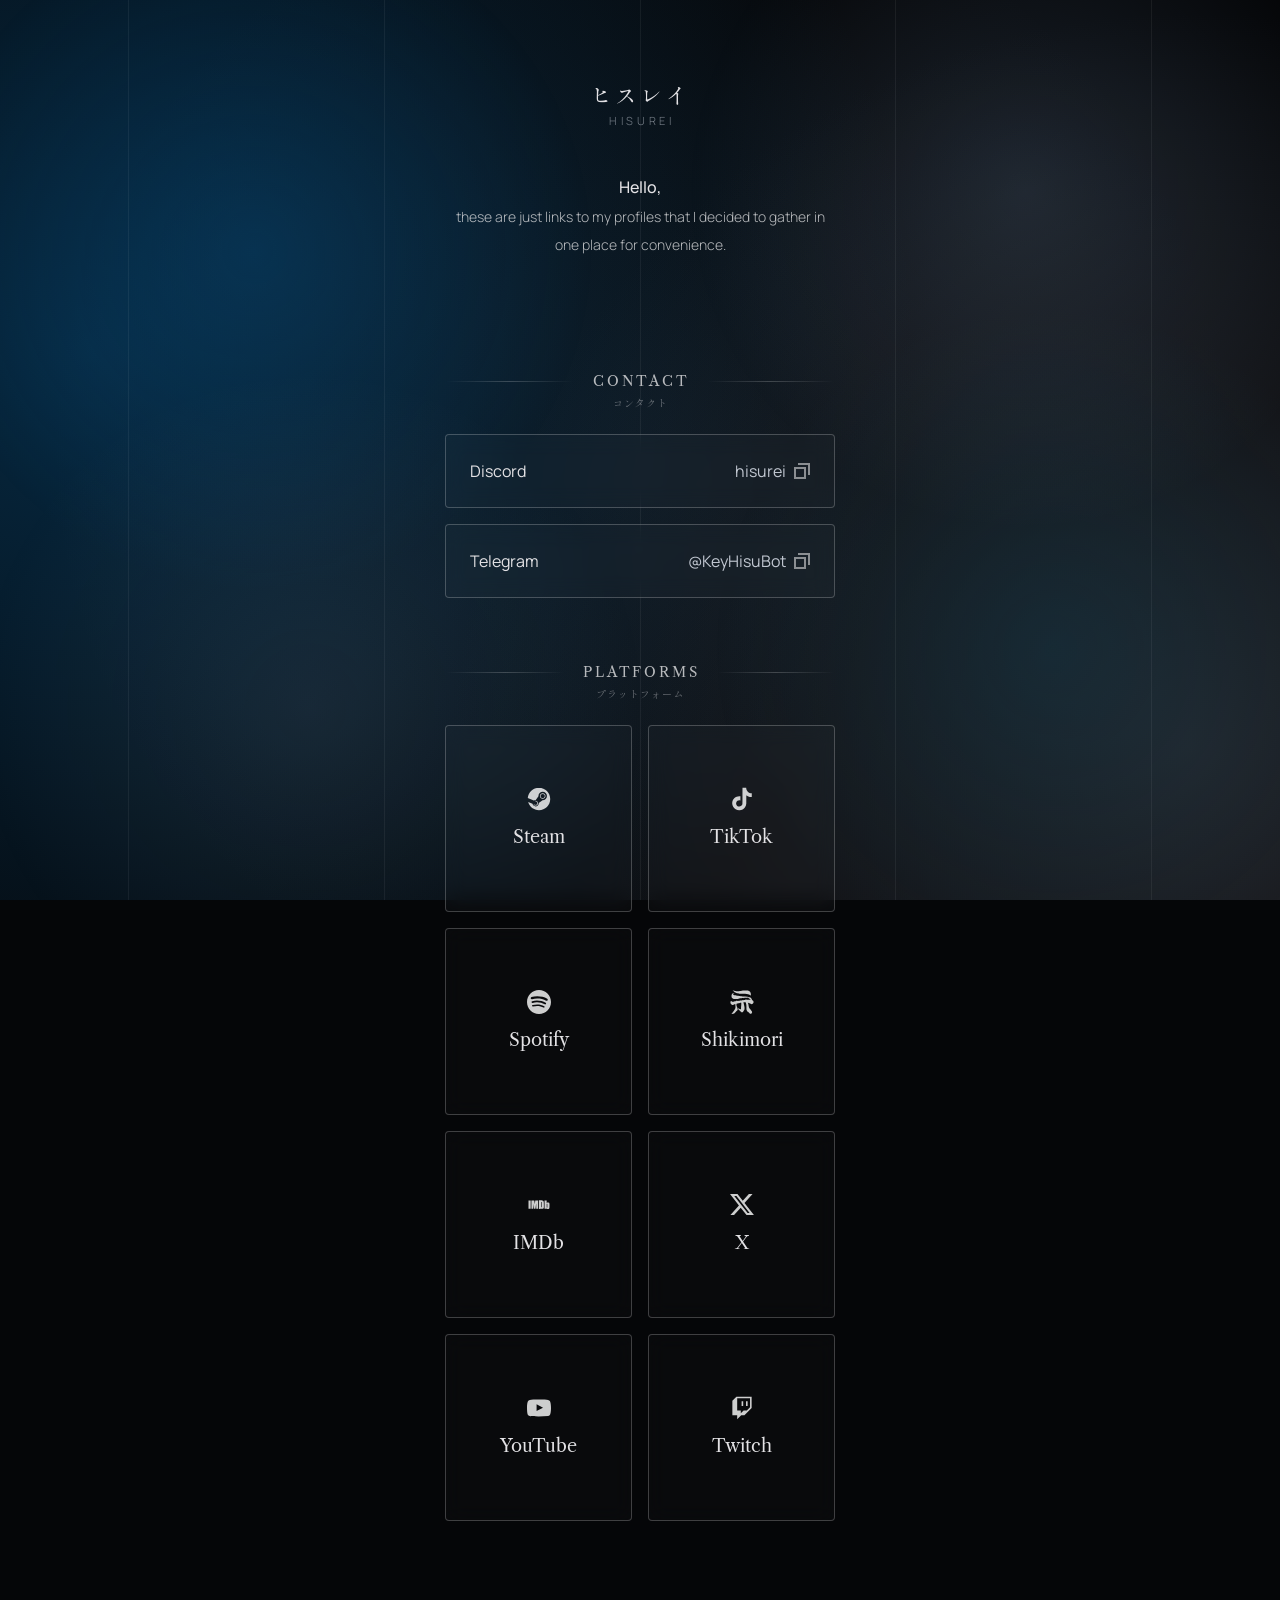
==== commit 51bed2d5: "Add files via upload" ====
--- a/index.html
+++ b/index.html
@@ -278,7 +278,7 @@
             </h1>
             <!-- Romaji Subtitle -->
             <p class="hero-romaji font-label-sm text-on-surface-variant uppercase font-light opacity-60 select-none">
-                h i s u r e i
+                hisurei
             </p>
         </div>
     </div>
